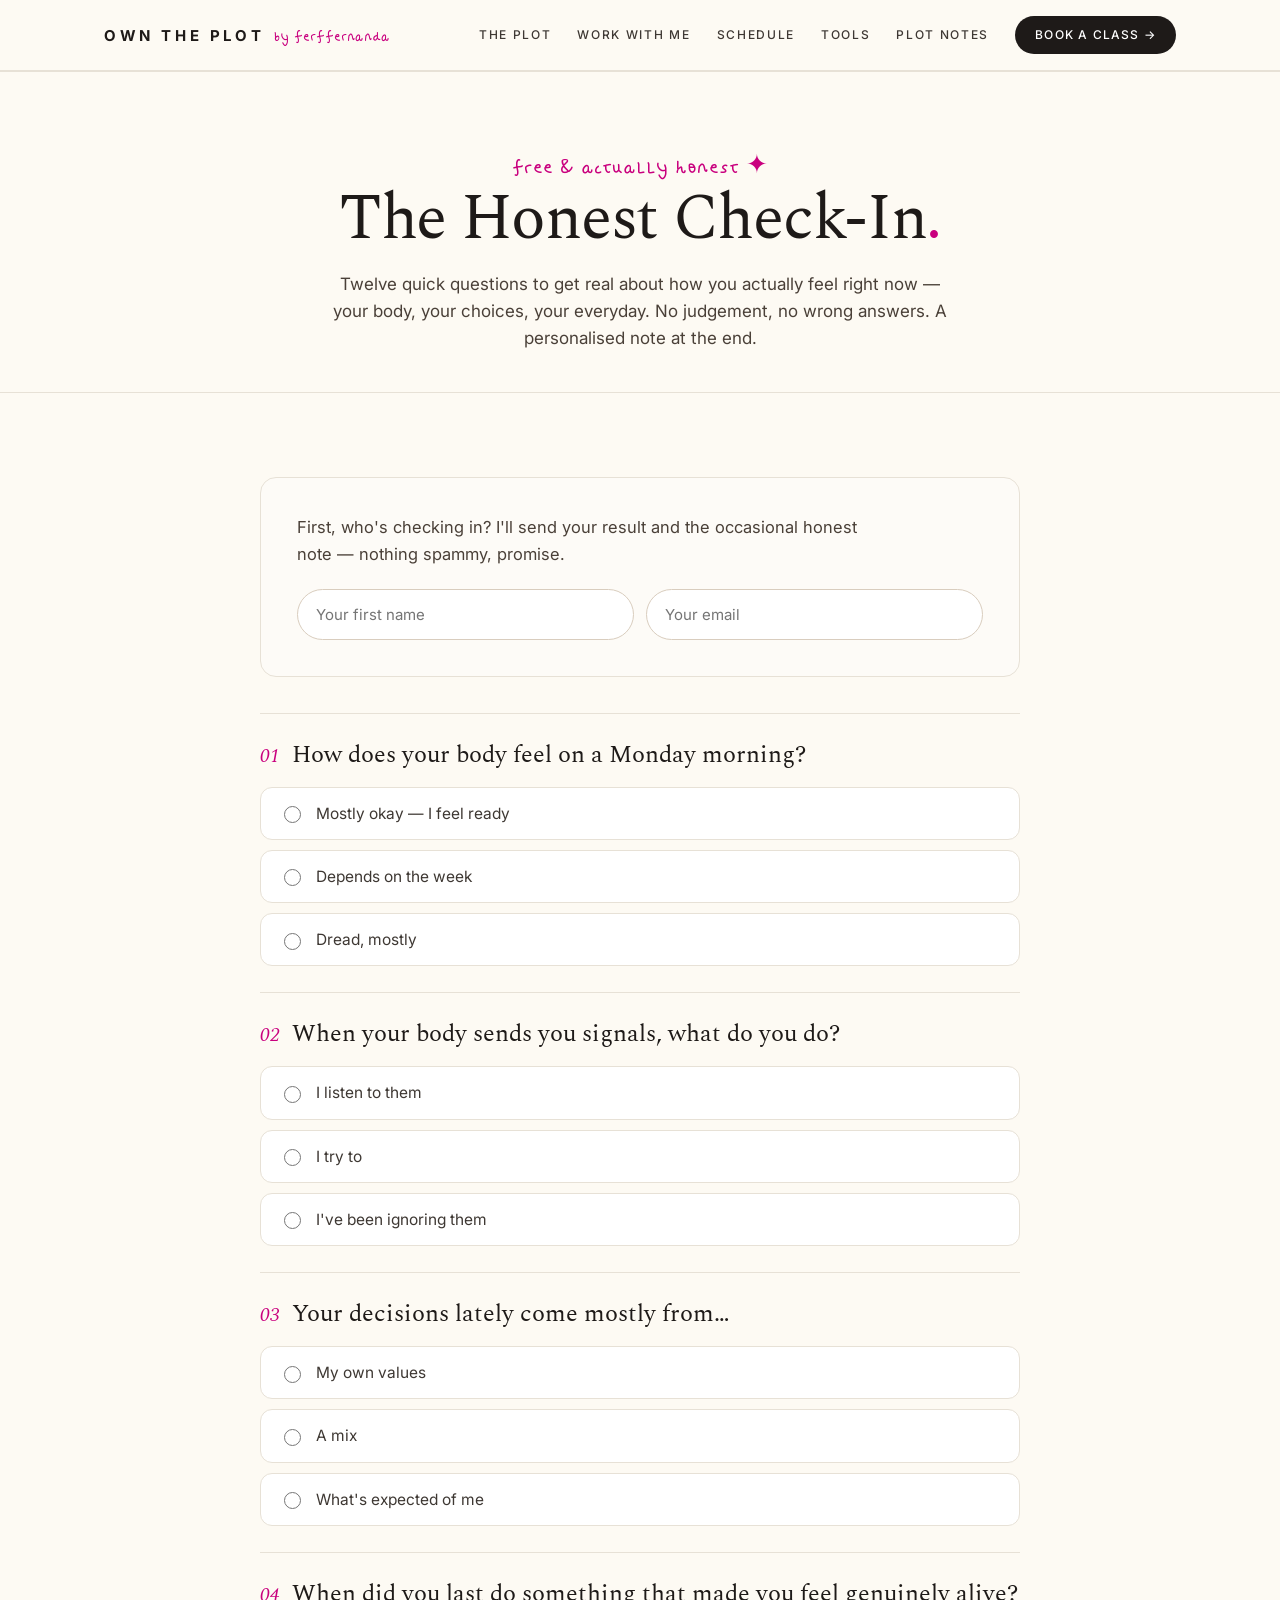
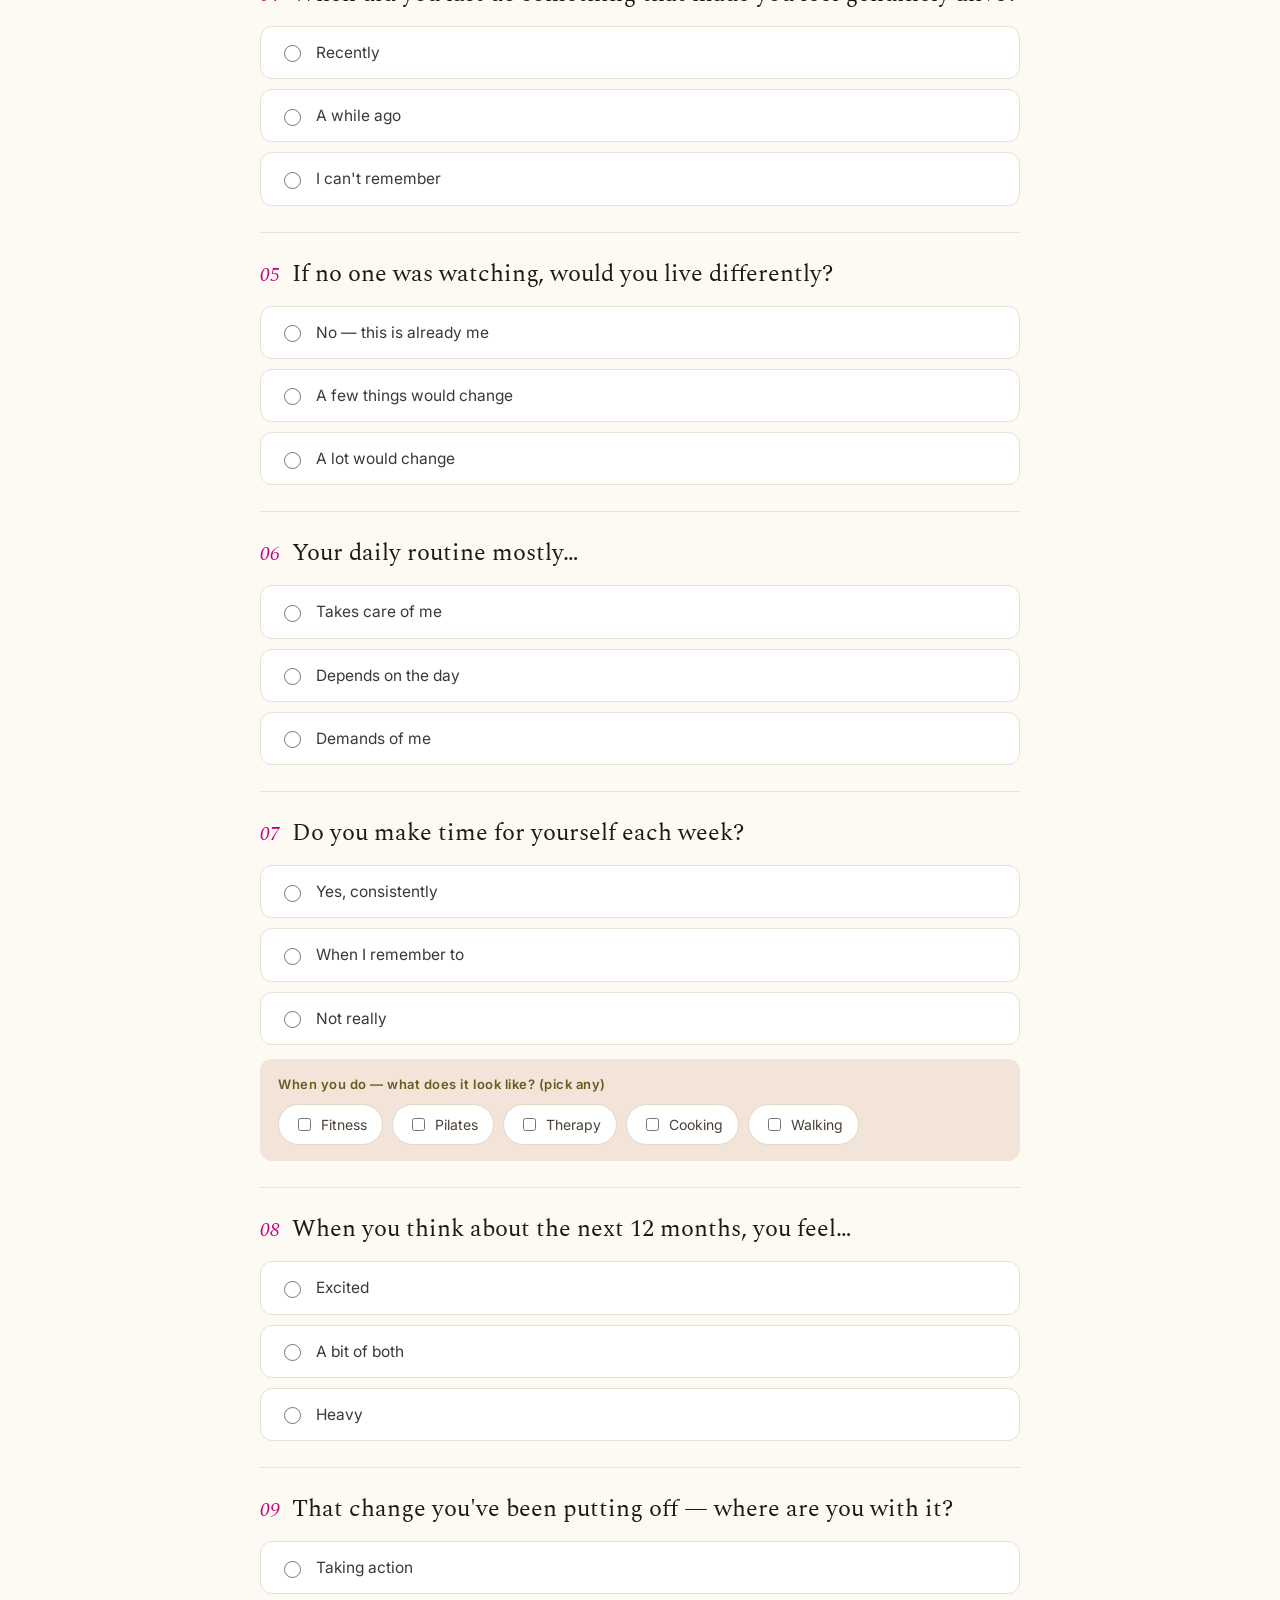
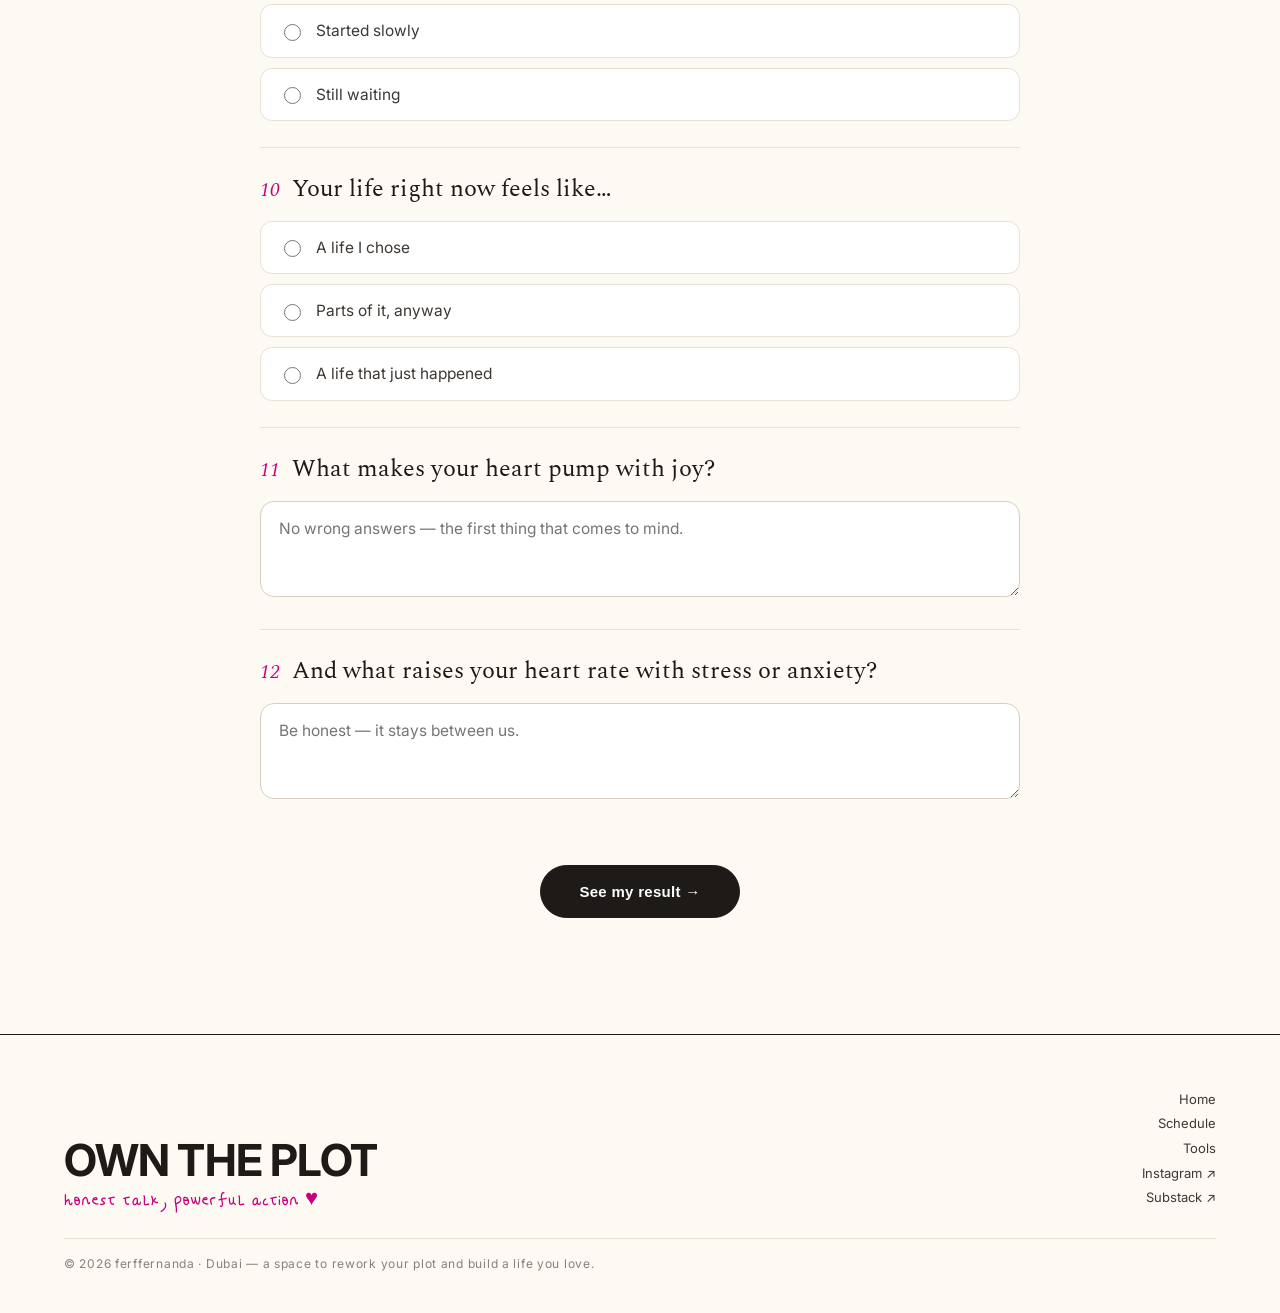
==== check-in.html @ 4aa3c2e7 "Add files via upload" ====
<!doctype html>
<html lang="en">
<head>
<meta charset="utf-8">
<meta name="viewport" content="width=device-width, initial-scale=1">
<title>The Honest Check-In — Own the Plot</title>
<meta name="description" content="A free, 12-question check-in to get honest about how you actually feel — your body, your choices, your everyday — with a personalised note at the end.">
<link rel="preconnect" href="https://fonts.googleapis.com">
<link rel="preconnect" href="https://fonts.gstatic.com" crossorigin>
<link rel="stylesheet" href="https://fonts.googleapis.com/css2?family=Inter:wght@400;500;600;700&family=Spectral:ital,wght@0,300;0,400;0,500;0,600;1,300;1,400&family=Caveat:wght@400;600;700&display=swap">
<link rel="icon" href="favicon.svg" type="image/svg+xml">
<link rel="icon" type="image/png" sizes="32x32" href="favicon-32.png">
<link rel="apple-touch-icon" href="favicon-180.png">
<link rel="stylesheet" href="styles.css">
</head>
<body>

<!-- HEADER -->
<header class="site-header">
  <nav class="nav">
    <a class="brand" href="index.html">
      <span class="mark">Own the Plot</span>
      <span class="by">by ferffernanda</span>
    </a>
    <input type="checkbox" id="navtoggle" class="nav-toggle">
    <div class="nav-links">
      <a href="index.html#talk">The plot</a>
      <a href="index.html#work">Work with me</a>
      <a href="schedule.html">Schedule</a>
      <a href="tools.html">Tools</a>
      <a href="https://ferffernanda.substack.com" target="_blank" rel="noopener">Plot Notes</a>
      <a class="cta" href="schedule.html">Book a class →</a>
    </div>
    <label for="navtoggle" class="nav-toggle-label" aria-label="Menu"><span></span><span></span><span></span></label>
  </nav>
</header>

<!-- PAGE HERO -->
<section class="page-hero">
  <div class="wrap">
    <div class="script" style="font-size:26px;margin-bottom:8px">free &amp; actually honest ✦</div>
    <div class="display">The Honest Check-In<span class="pink">.</span></div>
    <p>Twelve quick questions to get real about how you actually feel right now — your body, your choices, your everyday. No judgement, no wrong answers. A personalised note at the end.</p>
  </div>
</section>

<!-- QUIZ -->
<section class="section">
  <div class="wrap">
    <div class="checkin">

      <!-- QUESTIONS + LEAD CAPTURE (one Netlify form) -->
      <form id="checkinForm" name="honest-check-in" method="POST" data-netlify="true" netlify-honeypot="bot-field" data-otp>
        <input type="hidden" name="form-name" value="honest-check-in">
        <input type="hidden" name="result" id="resultField" value="">
        <p style="display:none"><label>Don't fill this: <input name="bot-field"></label></p>

        <div class="ci-start">
          <p class="lead">First, who's checking in? I'll send your result and the occasional honest note — nothing spammy, promise.</p>
          <div class="ci-fields">
            <input type="text" name="name" placeholder="Your first name" aria-label="Your first name" required>
            <input type="email" name="email" placeholder="Your email" aria-label="Your email" required>
          </div>
        </div>

        <!-- Q1 -->
        <div class="q">
          <div class="qrow"><span class="qnum">01</span><span class="qtext">How does your body feel on a Monday morning?</span></div>
          <div class="opts">
            <label class="opt"><input type="radio" name="q1" value="Mostly okay" data-score="2" required> Mostly okay — I feel ready</label>
            <label class="opt"><input type="radio" name="q1" value="Depends on the week" data-score="1"> Depends on the week</label>
            <label class="opt"><input type="radio" name="q1" value="Dread, mostly" data-score="0"> Dread, mostly</label>
          </div>
        </div>

        <!-- Q2 -->
        <div class="q">
          <div class="qrow"><span class="qnum">02</span><span class="qtext">When your body sends you signals, what do you do?</span></div>
          <div class="opts">
            <label class="opt"><input type="radio" name="q2" value="I listen to them" data-score="2"> I listen to them</label>
            <label class="opt"><input type="radio" name="q2" value="I try to" data-score="1"> I try to</label>
            <label class="opt"><input type="radio" name="q2" value="I've been ignoring them" data-score="0"> I've been ignoring them</label>
          </div>
        </div>

        <!-- Q3 -->
        <div class="q">
          <div class="qrow"><span class="qnum">03</span><span class="qtext">Your decisions lately come mostly from…</span></div>
          <div class="opts">
            <label class="opt"><input type="radio" name="q3" value="My own values" data-score="2"> My own values</label>
            <label class="opt"><input type="radio" name="q3" value="A mix" data-score="1"> A mix</label>
            <label class="opt"><input type="radio" name="q3" value="What's expected of me" data-score="0"> What's expected of me</label>
          </div>
        </div>

        <!-- Q4 -->
        <div class="q">
          <div class="qrow"><span class="qnum">04</span><span class="qtext">When did you last do something that made you feel genuinely alive?</span></div>
          <div class="opts">
            <label class="opt"><input type="radio" name="q4" value="Recently" data-score="2"> Recently</label>
            <label class="opt"><input type="radio" name="q4" value="A while ago" data-score="1"> A while ago</label>
            <label class="opt"><input type="radio" name="q4" value="I can't remember" data-score="0"> I can't remember</label>
          </div>
        </div>

        <!-- Q5 -->
        <div class="q">
          <div class="qrow"><span class="qnum">05</span><span class="qtext">If no one was watching, would you live differently?</span></div>
          <div class="opts">
            <label class="opt"><input type="radio" name="q5" value="No, this is me" data-score="2"> No — this is already me</label>
            <label class="opt"><input type="radio" name="q5" value="A few things would change" data-score="1"> A few things would change</label>
            <label class="opt"><input type="radio" name="q5" value="A lot would change" data-score="0"> A lot would change</label>
          </div>
        </div>

        <!-- Q6 -->
        <div class="q">
          <div class="qrow"><span class="qnum">06</span><span class="qtext">Your daily routine mostly…</span></div>
          <div class="opts">
            <label class="opt"><input type="radio" name="q6" value="Takes care of me" data-score="2"> Takes care of me</label>
            <label class="opt"><input type="radio" name="q6" value="Depends" data-score="1"> Depends on the day</label>
            <label class="opt"><input type="radio" name="q6" value="Demands of me" data-score="0"> Demands of me</label>
          </div>
        </div>

        <!-- Q7 -->
        <div class="q">
          <div class="qrow"><span class="qnum">07</span><span class="qtext">Do you make time for yourself each week?</span></div>
          <div class="opts">
            <label class="opt"><input type="radio" name="q7" value="Yes, consistently" data-score="2"> Yes, consistently</label>
            <label class="opt"><input type="radio" name="q7" value="When I remember to" data-score="1"> When I remember to</label>
            <label class="opt"><input type="radio" name="q7" value="Not really" data-score="0"> Not really</label>
          </div>
          <div class="followup">
            <div class="fl">When you do — what does it look like? (pick any)</div>
            <div class="chips-pick">
              <label class="chip-pick"><input type="checkbox" name="activities" value="Fitness"> Fitness</label>
              <label class="chip-pick"><input type="checkbox" name="activities" value="Pilates"> Pilates</label>
              <label class="chip-pick"><input type="checkbox" name="activities" value="Therapy"> Therapy</label>
              <label class="chip-pick"><input type="checkbox" name="activities" value="Cooking"> Cooking</label>
              <label class="chip-pick"><input type="checkbox" name="activities" value="Walking"> Walking</label>
            </div>
          </div>
        </div>

        <!-- Q8 -->
        <div class="q">
          <div class="qrow"><span class="qnum">08</span><span class="qtext">When you think about the next 12 months, you feel…</span></div>
          <div class="opts">
            <label class="opt"><input type="radio" name="q8" value="Excited" data-score="2"> Excited</label>
            <label class="opt"><input type="radio" name="q8" value="A bit of both" data-score="1"> A bit of both</label>
            <label class="opt"><input type="radio" name="q8" value="Heavy" data-score="0"> Heavy</label>
          </div>
        </div>

        <!-- Q9 -->
        <div class="q">
          <div class="qrow"><span class="qnum">09</span><span class="qtext">That change you've been putting off — where are you with it?</span></div>
          <div class="opts">
            <label class="opt"><input type="radio" name="q9" value="Taking action" data-score="2"> Taking action</label>
            <label class="opt"><input type="radio" name="q9" value="Started slowly" data-score="1"> Started slowly</label>
            <label class="opt"><input type="radio" name="q9" value="Still waiting" data-score="0"> Still waiting</label>
          </div>
        </div>

        <!-- Q10 -->
        <div class="q">
          <div class="qrow"><span class="qnum">10</span><span class="qtext">Your life right now feels like…</span></div>
          <div class="opts">
            <label class="opt"><input type="radio" name="q10" value="I chose this" data-score="2"> A life I chose</label>
            <label class="opt"><input type="radio" name="q10" value="Parts of it" data-score="1"> Parts of it, anyway</label>
            <label class="opt"><input type="radio" name="q10" value="It just happened" data-score="0"> A life that just happened</label>
          </div>
        </div>

        <!-- Q11 -->
        <div class="q">
          <div class="qrow"><span class="qnum">11</span><span class="qtext">What makes your heart pump with joy?</span></div>
          <textarea name="joy" placeholder="No wrong answers — the first thing that comes to mind."></textarea>
        </div>

        <!-- Q12 -->
        <div class="q">
          <div class="qrow"><span class="qnum">12</span><span class="qtext">And what raises your heart rate with stress or anxiety?</span></div>
          <textarea name="anxiety" placeholder="Be honest — it stays between us."></textarea>
        </div>

        <div class="ci-submit">
          <button type="submit" class="pill-dark" style="font-size:15px;padding:17px 38px">See my result →</button>
          <div class="ci-error" id="ciError"></div>
        </div>
      </form>

      <!-- RESULT -->
      <div class="ci-result" id="ciResult">
        <div class="tier-meter" id="tierMeter"><span></span><span></span><span></span></div>
        <div class="tier-kicker" id="tierKicker"></div>
        <div class="tier-title" id="tierTitle"></div>
        <div class="tier-body" id="tierBody"></div>
        <div class="tier-actions">
          <a class="pill-dark" href="https://instagram.com/ferffernanda" target="_blank" rel="noopener">DM me on Instagram →</a>
          <a class="pill-out" href="schedule.html">Move with me →</a>
        </div>
        <p class="form-fine" style="margin-top:26px">Your result is on its way to your inbox too. ♥</p>
      </div>

    </div>
  </div>
</section>

<!-- FOOTER -->
<footer class="site-footer">
  <div class="footer-top">
    <div class="footer-brand">
      <div class="big">Own the Plot</div>
      <div class="script">honest talk, powerful action ♥</div>
    </div>
    <div class="footer-links">
      <a href="index.html">Home</a>
      <a href="schedule.html">Schedule</a>
      <a href="tools.html">Tools</a>
      <a href="https://instagram.com/ferffernanda" target="_blank" rel="noopener">Instagram ↗</a>
      <a href="https://ferffernanda.substack.com" target="_blank" rel="noopener">Substack ↗</a>
    </div>
  </div>
  <div class="footer-fine">© 2026 ferffernanda · Dubai — a space to rework your plot and build a life you love.</div>
</footer>

<script>
(function(){
  var form=document.getElementById('checkinForm');
  var errorEl=document.getElementById('ciError');
  var TIERS={
    aligned:{
      kicker:'mostly aligned ✦',
      title:"You're more aligned than you think.",
      body:"Look at you. Most of your life already fits — your body, your choices, your time. That's not luck, it's you paying attention. The work now isn't a big overhaul; it's getting specific. Name the one or two things that still feel off and actually move on them. Don't let “pretty good” quietly talk you out of “really good.”",
      meter:3
    },
    crossroads:{
      kicker:'at the crossroads ✦',
      title:"You're standing at a crossroads.",
      body:"Some parts of your life fit like they're yours. Others feel borrowed. That mix is normal — and it usually means you're between two versions of your life, not stuck at zero. This is the moment to choose a direction on purpose, instead of letting the week choose for you. You don't need the whole map. You need the next honest step.",
      meter:2
    },
    moment:{
      kicker:'this is the moment ✦',
      title:"This is your moment.",
      body:"Okay — real talk. A lot of this isn't feeling like yours right now, and some part of you knew that before the quiz. That's not a verdict, it's a starting line. You don't need a five-year plan or anyone's permission. You need one small, honest move this week that reminds you you're allowed to want more. Start there. I've got you.",
      meter:1
    }
  };

  function scoreAndTier(){
    var total=0;
    for(var i=1;i<=10;i++){
      var sel=form.querySelector('input[name="q'+i+'"]:checked');
      if(sel) total+=parseInt(sel.getAttribute('data-score'),10);
    }
    var key = total>=14 ? 'aligned' : (total>=7 ? 'crossroads' : 'moment');
    return key;
  }

  function allAnswered(){
    for(var i=1;i<=10;i++){
      if(!form.querySelector('input[name="q'+i+'"]:checked')) return i;
    }
    return 0;
  }

  function showResult(key){
    var t=TIERS[key];
    document.getElementById('tierKicker').textContent=t.kicker;
    document.getElementById('tierTitle').textContent=t.title;
    document.getElementById('tierBody').textContent=t.body;
    var dots=document.querySelectorAll('#tierMeter span');
    dots.forEach(function(d,idx){ d.classList.toggle('on', idx < t.meter); });
    form.style.display='none';
    var r=document.getElementById('ciResult');
    r.style.display='block';
    r.scrollIntoView({behavior:'smooth',block:'start'});
  }

  form.addEventListener('submit',function(e){
    e.preventDefault();
    errorEl.textContent='';
    var name=form.querySelector('input[name="name"]').value.trim();
    var email=form.querySelector('input[name="email"]').value.trim();
    if(!name||!email){ errorEl.textContent='Pop your name and email in up top first ♥'; form.querySelector('.ci-start').scrollIntoView({behavior:'smooth',block:'center'}); return; }
    var missing=allAnswered();
    if(missing){ errorEl.textContent='Just question '+missing+' left — then you’re done.'; var q=form.querySelectorAll('.q')[missing-1]; if(q) q.scrollIntoView({behavior:'smooth',block:'center'}); return; }

    var key=scoreAndTier();
    document.getElementById('resultField').value=TIERS[key].title;

    var btn=form.querySelector('button[type=submit]'); if(btn){btn.textContent='One sec…';btn.disabled=true;}
    fetch('/',{method:'POST',headers:{'Content-Type':'application/x-www-form-urlencoded'},body:new URLSearchParams(new FormData(form)).toString()})
      .then(function(){ showResult(key); })
      .catch(function(){ showResult(key); }); // show result regardless; lead is best-effort
  });
})();
</script>
</body>
</html>
---- styles.css ----
/* ============================================================
   OWN THE PLOT — ferffernanda
   Shared responsive stylesheet
   ------------------------------------------------------------
   FONT NOTE: Inter is a stand-in for TT Norms, and Caveat is a
   stand-in for "Ferffernanda Notes". When you have the real font
   files, drop them in /fonts and uncomment the @font-face blocks
   below, then change --font-sans / --font-script.
   ============================================================ */

@font-face{
  font-family:'Ferffernanda Notes';
  src:url('fonts/FerffernandaNotes-Regular.ttf') format('truetype');
  font-weight:400; font-style:normal; font-display:swap;
}
@font-face{
  font-family:'Ferffernanda Notes';
  src:url('fonts/FerffernandaNotes-Bold.ttf') format('truetype');
  font-weight:700; font-style:normal; font-display:swap;
}
/* TT Norms (paid) — drop the files in /fonts and uncomment to replace Inter:
@font-face{ font-family:'TT Norms'; src:url('fonts/TTNorms-Regular.woff2') format('woff2'); font-weight:400; font-display:swap; }
*/

:root{
  --ink:#1E1A18;
  --paper:#FDFBF7;
  --cream:#FDFAF3;
  --pink:#C9007E;
  --soft-pink:#F3C6DF;
  --blush:#F7E3EC;
  --sand:#F2E4D8;
  --support:#3E3833;
  --muted:#8A8078;
  --line:#E7E1D6;
  --mauve:#C9A9BC;

  --font-sans:'Inter','Helvetica Neue',Arial,sans-serif;
  --font-serif:'Spectral',Georgia,serif;
  --font-script:'Ferffernanda Notes','Caveat',cursive;

  --wrap:1200px;
  --gutter:clamp(20px,5vw,64px);
}

*{box-sizing:border-box;}
html{scroll-behavior:smooth;}
body{
  margin:0;
  font-family:var(--font-sans);
  background:var(--cream);
  color:var(--ink);
  -webkit-font-smoothing:antialiased;
  line-height:1.5;
}
img{max-width:100%;display:block;}
a{color:inherit;text-decoration:none;}

/* ---------- helpers ---------- */
.serif{font-family:var(--font-serif);font-weight:400;}
.it{font-style:italic;}
.script{font-family:var(--font-script);color:var(--pink);line-height:1.05;}
.eyebrow{
  font-size:12px;font-weight:600;letter-spacing:.22em;
  text-transform:uppercase;color:#9A8B7A;
}
.pink{color:var(--pink);}
.wrap{max-width:var(--wrap);margin:0 auto;padding-left:var(--gutter);padding-right:var(--gutter);}

.pill-dark,.pill-out{
  display:inline-flex;align-items:center;gap:.4em;
  font-size:14px;font-weight:600;letter-spacing:.02em;
  padding:15px 30px;border-radius:100px;cursor:pointer;
  transition:transform .15s ease,opacity .15s ease;
}
.pill-dark{background:var(--ink);color:#fff;border:1px solid var(--ink);}
.pill-out{background:transparent;color:var(--ink);border:1px solid var(--ink);}
.pill-dark:hover,.pill-out:hover{transform:translateY(-2px);}
.pill-pink{background:var(--pink);color:#fff;border:1px solid var(--pink);}

/* ---------- header / nav ---------- */
.site-header{
  position:sticky;top:0;z-index:50;
  background:rgba(253,250,243,.92);
  backdrop-filter:saturate(1.1) blur(8px);
  border-bottom:1px solid var(--line);
}
.nav{
  max-width:var(--wrap);margin:0 auto;
  padding:16px var(--gutter);
  display:flex;align-items:center;justify-content:space-between;gap:16px;
}
.brand{display:flex;align-items:baseline;gap:10px;}
.brand .mark{font-size:15px;font-weight:700;letter-spacing:.24em;text-transform:uppercase;}
.brand .by{font-family:var(--font-script);font-size:18px;color:var(--pink);}
.nav-links{display:flex;align-items:center;gap:26px;}
.nav-links a{font-size:12px;font-weight:500;letter-spacing:.14em;text-transform:uppercase;color:var(--support);}
.nav-links a.cta{padding:10px 20px;border-radius:100px;background:var(--ink);color:#fff;letter-spacing:.1em;}
.nav-toggle,.nav-toggle-label{display:none;}

/* ---------- generic section ---------- */
.section{padding:clamp(56px,8vw,84px) 0;border-top:1px solid var(--line);}
.section-pink{background:var(--blush);}
.section-paper{background:var(--paper);}
.section-sand{background:var(--sand);}
.section-head{
  display:flex;align-items:flex-end;justify-content:space-between;gap:20px;
  margin-bottom:34px;flex-wrap:wrap;
}
.section-head .line{width:64px;height:1px;background:var(--mauve);}
h1,h2,h3{margin:0;}
.display{
  font-family:var(--font-serif);font-weight:400;
  line-height:1.02;letter-spacing:-.02em;
}

/* ---------- hero ---------- */
.hero{
  display:grid;grid-template-columns:1.05fr .95fr;
  min-height:min(560px,80vh);border-top:1px solid var(--line);
}
.hero-copy{padding:clamp(48px,6vw,70px) var(--gutter);display:flex;flex-direction:column;justify-content:center;}
.hero-copy h1{font-family:var(--font-serif);font-size:clamp(40px,6vw,74px);font-weight:400;line-height:1.0;letter-spacing:-.02em;}
.hero-copy p{margin:24px 0 0;font-size:clamp(16px,2vw,18px);line-height:1.6;color:#4A4038;max-width:46ch;}
.hero-actions{display:flex;gap:14px;margin-top:32px;flex-wrap:wrap;}
.hero-img{position:relative;overflow:hidden;min-height:320px;}
.hero-img img{position:absolute;inset:0;width:100%;height:100%;object-fit:cover;object-position:50% 20%;}
.sparkle-row{display:flex;align-items:center;gap:11px;margin-bottom:22px;}
.float-ill{position:absolute;z-index:2;filter:drop-shadow(0 1px 6px rgba(0,0,0,.25));}
.ill-accent{vertical-align:middle;}

/* ---------- four corners ---------- */
.corners{display:grid;grid-template-columns:repeat(4,1fr);gap:22px;}
.corner img{width:100%;height:360px;object-fit:cover;border-radius:2px;}
.corner .num{font-family:var(--font-serif);font-style:italic;font-size:20px;color:var(--pink);}
.corner .ctitle{font-family:var(--font-serif);font-size:23px;}
.corner .row{display:flex;align-items:baseline;gap:10px;margin:16px 0 8px;}
.corner p{margin:0 0 12px;font-size:14px;line-height:1.55;color:#4A4038;}

/* ---------- mountain overlay band ---------- */
.band{position:relative;min-height:min(560px,80vh);overflow:hidden;border-top:1px solid var(--line);display:flex;align-items:center;}
.band img{position:absolute;inset:0;width:100%;height:100%;object-fit:cover;object-position:50% 58%;}
.band .scrim{position:absolute;inset:0;background:linear-gradient(90deg,rgba(30,26,24,.66) 0%,rgba(30,26,24,.44) 46%,rgba(30,26,24,.14) 100%);}
.band .band-copy{position:relative;padding:clamp(48px,7vw,80px) var(--gutter);max-width:760px;}
.band .band-copy .script{color:var(--soft-pink);font-size:clamp(22px,3vw,27px);transform:rotate(-3deg);margin-bottom:20px;}
.band .band-copy .lead{font-family:var(--font-serif);font-style:italic;font-size:clamp(20px,3vw,27px);line-height:1.35;color:var(--paper);max-width:44ch;text-shadow:0 1px 14px rgba(0,0,0,.28);margin:0 0 24px;}
.band .band-copy .big{font-family:var(--font-serif);font-size:clamp(40px,6vw,64px);line-height:1.0;letter-spacing:-.02em;color:#fff;text-shadow:0 2px 18px rgba(0,0,0,.3);}

/* ---------- for you if ---------- */
.center-head{text-align:center;max-width:820px;margin:0 auto;}
.center-head .display{font-size:clamp(30px,5vw,46px);}
.foryou{max-width:1080px;margin:38px auto 0;display:grid;grid-template-columns:repeat(3,1fr);gap:14px 48px;}
.foryou .item{display:flex;gap:14px;padding:18px 0;border-top:1px solid var(--line);}
.foryou .item span.h{color:var(--pink);font-size:16px;}
.foryou .item span.t{font-size:16px;line-height:1.5;color:var(--support);}

/* ---------- work with me ---------- */
.cards4{display:grid;grid-template-columns:repeat(4,1fr);gap:20px;}
.wcard{border:1px solid var(--pink);border-radius:12px;padding:30px 26px 28px;display:flex;flex-direction:column;min-height:220px;background:var(--paper);}
.wcard.dark{background:var(--ink);border-color:var(--ink);}
.wcard h3{font-family:var(--font-serif);font-size:24px;margin-bottom:10px;}
.wcard.dark h3{color:var(--paper);}
.wcard p{margin:0 0 18px;font-size:14px;line-height:1.55;color:#4A4038;}
.wcard.dark p{color:#D8D2CC;}
.wcard .go{margin-top:auto;font-size:12px;font-weight:700;letter-spacing:.14em;text-transform:uppercase;color:var(--ink);}
.wcard.dark .go{color:var(--soft-pink);}

/* ---------- about ---------- */
.about{display:grid;grid-template-columns:.9fr 1.1fr;gap:56px;align-items:center;}
.about .photo{position:relative;}
.about .photo img{width:100%;height:min(640px,70vh);object-fit:cover;object-position:50% 14%;border-radius:2px;}
.about .photo .note{position:absolute;bottom:-14px;right:-10px;font-family:var(--font-script);font-size:24px;color:var(--pink);background:var(--paper);padding:4px 14px;border-radius:100px;transform:rotate(-3deg);}
.about h2{font-family:var(--font-serif);font-size:clamp(34px,4vw,48px);font-weight:400;line-height:1.02;letter-spacing:-.02em;margin-bottom:20px;}
.about p{margin:0 0 16px;font-size:16.5px;line-height:1.7;color:#4A4038;max-width:56ch;}
.pills{display:flex;flex-wrap:wrap;gap:10px;margin-top:22px;}
.pills span{font-size:12.5px;padding:8px 16px;border-radius:100px;border:1px solid #E0D7C9;color:#4A4038;}

/* ---------- freebie ---------- */
.freebie{display:grid;grid-template-columns:1.4fr .6fr;gap:40px;align-items:center;}
.freebie .display{font-size:clamp(34px,5vw,52px);}
.freebie p{margin:20px 0 0;max-width:54ch;font-size:16.5px;line-height:1.6;color:#4A4038;}
.polaroid{background:var(--paper);padding:12px 12px 40px;border-radius:3px;box-shadow:0 14px 30px rgba(30,26,24,.14);transform:rotate(4deg);max-width:320px;margin:0 auto;}
.polaroid img{width:100%;height:400px;object-fit:cover;object-position:50% 45%;}
.polaroid .cap{font-family:var(--font-script);text-align:center;font-size:22px;color:var(--ink);margin-top:10px;line-height:1.15;}

/* ---------- notes / newsletter ---------- */
.notes{display:grid;grid-template-columns:1fr 1fr;gap:40px;align-items:center;}
.notes .display{font-size:clamp(32px,4vw,48px);}
.subscribe-form{display:flex;gap:10px;flex-wrap:wrap;margin-top:8px;}
.subscribe-form input[type=email]{flex:1;min-width:200px;font-size:15px;padding:15px 18px;border:1px solid #D9CDBE;border-radius:100px;background:#fff;color:var(--ink);font-family:var(--font-sans);}
.form-fine{margin:12px 0 0;font-size:12.5px;color:#4A4038;opacity:.9;}

/* ---------- footer ---------- */
.site-footer{padding:52px var(--gutter) 40px;border-top:1.5px solid var(--ink);background:var(--cream);}
.footer-top{max-width:var(--wrap);margin:0 auto;display:flex;justify-content:space-between;align-items:flex-end;gap:24px;flex-wrap:wrap;}
.footer-brand .big{font-size:clamp(30px,4vw,44px);font-weight:700;letter-spacing:-.02em;line-height:.9;text-transform:uppercase;}
.footer-brand .script{font-size:22px;margin-top:6px;}
.footer-links{text-align:right;font-size:13px;color:var(--support);line-height:1.9;}
.footer-links a{display:block;}
.footer-fine{max-width:var(--wrap);margin:28px auto 0;padding-top:16px;border-top:1px solid var(--line);font-size:12px;letter-spacing:.06em;color:var(--muted);}

/* ---------- schedule page ---------- */
.studio-grid{display:grid;grid-template-columns:repeat(3,1fr);gap:22px;}
.studio{border:1px solid var(--line);border-radius:14px;overflow:hidden;background:var(--paper);display:flex;flex-direction:column;}
.studio .body{padding:26px 24px 24px;display:flex;flex-direction:column;flex:1;}
.studio h3{font-family:var(--font-serif);font-size:26px;margin-bottom:6px;}
.studio .addr{font-size:13.5px;color:var(--muted);line-height:1.45;margin-bottom:14px;}
.studio .formats{font-size:14px;color:#4A4038;line-height:1.55;margin:0 0 20px;}
.studio .book{margin-top:auto;}
.offer-grid{display:grid;grid-template-columns:repeat(3,1fr);gap:22px;margin-top:22px;}
.offer{border:1px solid var(--pink);border-radius:14px;padding:28px 26px;background:var(--paper);display:flex;flex-direction:column;}
.offer.dark{background:var(--ink);border-color:var(--ink);}
.offer h3{font-family:var(--font-serif);font-size:23px;margin-bottom:8px;}
.offer.dark h3{color:var(--paper);}
.offer p{font-size:14px;line-height:1.55;color:#4A4038;margin:0 0 18px;}
.offer.dark p{color:#D8D2CC;}
.offer .book{margin-top:auto;}
.waitlist{background:var(--blush);border-radius:16px;padding:clamp(28px,4vw,44px);margin-top:26px;display:grid;grid-template-columns:1.1fr .9fr;gap:34px;align-items:center;}
.waitlist .display{font-size:clamp(28px,4vw,42px);}
.waitlist p{font-size:16px;line-height:1.6;color:#4A4038;margin:14px 0 0;}
.waitlist form{display:flex;flex-direction:column;gap:12px;}
.waitlist input{font-size:15px;padding:15px 18px;border:1px solid #E2A9CE;border-radius:100px;background:#fff;color:var(--ink);font-family:var(--font-sans);}

/* ---------- playful bits ---------- */
.uline{position:relative;display:inline-block;}
.uline svg{position:absolute;left:-2%;width:104%;height:14px;bottom:-8px;overflow:visible;}
.tag-rot{display:inline-block;transform:rotate(-3deg);}
.doodle{vertical-align:middle;}
.sticker{display:inline-flex;align-items:center;gap:6px;font-family:var(--font-script);color:var(--pink);font-size:20px;background:var(--blush);padding:4px 14px;border-radius:100px;transform:rotate(-2deg);}

/* ---------- feature block (private etc.) ---------- */
.feature{display:grid;grid-template-columns:1fr 1fr;gap:44px;align-items:center;}
.feature .display{font-size:clamp(30px,4.5vw,48px);}
.feature p{font-size:16.5px;line-height:1.7;color:#4A4038;margin:18px 0 0;max-width:52ch;}
.loc-list{list-style:none;padding:0;margin:24px 0 0;display:flex;flex-direction:column;gap:14px;}
.loc-list li{display:flex;gap:12px;align-items:baseline;font-size:16.5px;color:var(--support);line-height:1.5;}
.loc-list li .k{color:var(--pink);font-weight:700;}
.loc-highlight{background:var(--blush);border-radius:16px;padding:22px 24px;margin-top:6px;}
.loc-highlight .tag{font-family:var(--font-script);color:var(--pink);font-size:20px;}
.loc-highlight .big{font-family:var(--font-serif);font-size:22px;margin-top:2px;}
.loc-highlight p{margin:6px 0 0;font-size:15px;}
.feature-actions{display:flex;gap:14px;flex-wrap:wrap;margin-top:28px;}
@media (max-width:960px){.feature{grid-template-columns:1fr;gap:26px;}}

/* ---------- weekly timetable ---------- */
.timetable{margin-top:10px;border-top:1px solid var(--line);}
.day{display:grid;grid-template-columns:190px 1fr;gap:28px;padding:26px 0;border-bottom:1px solid var(--line);}
.day-name{font-family:var(--font-serif);font-size:30px;line-height:1;}
.day-name .sub{display:block;font-size:12.5px;color:var(--muted);font-family:var(--font-sans);margin-top:8px;letter-spacing:.02em;}
.classes{display:flex;flex-direction:column;gap:16px;}
.class-row{display:grid;grid-template-columns:84px 1fr auto auto;gap:16px;align-items:center;}
.class-row .time{font-family:var(--font-serif);font-style:italic;font-size:20px;color:var(--pink);}
.class-row .nm{font-size:16px;font-weight:600;}
.class-row .st{font-size:12.5px;color:var(--muted);margin-top:2px;}
.class-row .bk{font-size:11px;font-weight:700;letter-spacing:.12em;text-transform:uppercase;white-space:nowrap;padding:11px 20px;border:1px solid var(--ink);border-radius:100px;transition:background .15s,color .15s;}
.class-row .bk:hover{background:var(--ink);color:#fff;}
.chip{font-size:10.5px;font-weight:700;letter-spacing:.06em;text-transform:uppercase;padding:5px 12px;border-radius:100px;white-space:nowrap;text-align:center;}
.chip-306{background:#C9E4F5;color:#1f4a5e;}
.chip-vybe{background:#DCCFF2;color:#463a6b;}
.chip-aera{background:#FAEFC0;color:#6b5a1e;}
.legend{display:flex;gap:16px;flex-wrap:wrap;margin:0 0 24px;align-items:center;}
.legend .li{display:flex;align-items:center;gap:7px;font-size:12.5px;color:var(--support);}
.legend .dot{width:12px;height:12px;border-radius:50%;}
.date-tag{display:inline-block;font-size:12px;font-weight:700;letter-spacing:.14em;text-transform:uppercase;color:#fff;background:var(--pink);padding:7px 16px;border-radius:100px;margin-bottom:20px;}
@media (max-width:600px){
  .class-row{grid-template-columns:64px 1fr;gap:6px 10px;}
  .class-row .chip{grid-column:2;justify-self:start;margin-top:2px;}
  .class-row .bk{grid-column:1 / -1;justify-self:start;margin-top:4px;}
}
.day-off{color:var(--muted);font-size:15px;font-style:italic;font-family:var(--font-serif);}
.tt-note{margin:18px 0 0;font-size:13.5px;color:var(--muted);}
@media (max-width:600px){
  .day{grid-template-columns:1fr;gap:12px;}
}

/* ---------- tools page ---------- */
.tools-grid{display:grid;grid-template-columns:1fr 1fr;gap:24px;}
.tool{border:1px solid var(--line);border-radius:16px;padding:clamp(28px,4vw,40px);background:var(--paper);display:flex;flex-direction:column;min-height:240px;}
.tool .eyebrow{margin-bottom:14px;}
.tool h3{font-family:var(--font-serif);font-size:clamp(26px,3vw,34px);margin-bottom:10px;}
.tool p{font-size:16px;line-height:1.6;color:#4A4038;margin:0 0 22px;max-width:44ch;}
.tool .book{margin-top:auto;}

/* ---------- page hero (schedule/tools) ---------- */
.page-hero{padding:clamp(48px,7vw,80px) 0 clamp(28px,4vw,40px);border-top:1px solid var(--line);text-align:center;}
.page-hero .display{font-size:clamp(38px,6vw,64px);}
.page-hero p{max-width:56ch;margin:18px auto 0;font-size:17px;line-height:1.6;color:#4A4038;}

/* ============================================================
   RESPONSIVE
   ============================================================ */
@media (max-width:960px){
  .nav-links{
    position:absolute;top:100%;left:0;right:0;
    flex-direction:column;align-items:flex-start;gap:0;
    background:var(--cream);border-bottom:1px solid var(--line);
    padding:8px var(--gutter) 20px;
    max-height:0;overflow:hidden;transition:max-height .28s ease;
  }
  .nav-links a{padding:14px 0;width:100%;border-bottom:1px solid var(--line);letter-spacing:.12em;}
  .nav-links a.cta{margin-top:14px;text-align:center;border-bottom:none;}
  .nav-toggle-label{
    display:flex;flex-direction:column;gap:5px;cursor:pointer;padding:6px;
  }
  .nav-toggle-label span{width:24px;height:2px;background:var(--ink);transition:.25s;}
  .nav-toggle:checked ~ .nav-links{max-height:400px;}
  .nav-toggle:checked ~ .nav-toggle-label span:nth-child(1){transform:translateY(7px) rotate(45deg);}
  .nav-toggle:checked ~ .nav-toggle-label span:nth-child(2){opacity:0;}
  .nav-toggle:checked ~ .nav-toggle-label span:nth-child(3){transform:translateY(-7px) rotate(-45deg);}

  .hero{grid-template-columns:1fr;}
  .hero-img{min-height:460px;order:-1;}
  .hero-img img{object-position:50% 22%;}
  .corners{grid-template-columns:repeat(2,1fr);}
  .cards4{grid-template-columns:repeat(2,1fr);}
  .foryou{grid-template-columns:repeat(2,1fr);gap:0 32px;}
  .about{grid-template-columns:1fr;gap:32px;}
  .about .photo .note{right:10px;}
  .freebie{grid-template-columns:1fr;gap:28px;}
  .polaroid{margin:0 auto;}
  .notes{grid-template-columns:1fr;gap:20px;}
  .studio-grid{grid-template-columns:repeat(2,1fr);}
  .offer-grid{grid-template-columns:1fr;}
  .waitlist{grid-template-columns:1fr;gap:22px;}
  .tools-grid{grid-template-columns:1fr;}
  .footer-top{flex-direction:column;align-items:flex-start;}
  .footer-links{text-align:left;}
}

@media (max-width:600px){
  .corners{grid-template-columns:1fr;}
  .corner img{height:420px;}
  .cards4{grid-template-columns:1fr;}
  .foryou{grid-template-columns:1fr;}
  .studio-grid{grid-template-columns:1fr;}
  .hero-actions .pill-dark,.hero-actions .pill-out{width:100%;justify-content:center;}
  .section-head{gap:12px;}
}

/* ============================================================
   CHECK-IN PAGE (The Honest Check-In)
   ============================================================ */
.checkin{max-width:760px;margin:0 auto;}
.ci-start{background:var(--paper);border:1px solid var(--line);border-radius:16px;padding:clamp(24px,4vw,36px);margin-bottom:36px;}
.ci-start .lead{font-size:16.5px;line-height:1.65;color:#4A4038;margin:0 0 20px;max-width:58ch;}
.ci-fields{display:flex;gap:12px;flex-wrap:wrap;}
.ci-fields input{flex:1;min-width:200px;font-size:15px;padding:15px 18px;border:1px solid #D9CDBE;border-radius:100px;background:#fff;color:var(--ink);font-family:var(--font-sans);}
.ci-fields input:focus{outline:none;border-color:var(--pink);}

.q{padding:26px 0;border-top:1px solid var(--line);}
.q:first-of-type{border-top:none;}
.q .qrow{display:flex;align-items:baseline;gap:12px;margin-bottom:16px;}
.q .qnum{font-family:var(--font-serif);font-style:italic;font-size:20px;color:var(--pink);flex:none;}
.q .qtext{font-family:var(--font-serif);font-size:clamp(19px,2.6vw,24px);line-height:1.25;}
.opts{display:flex;flex-direction:column;gap:10px;}
label.opt{display:flex;align-items:center;gap:12px;padding:14px 18px;border:1px solid var(--line);border-radius:12px;background:#fff;cursor:pointer;font-size:15.5px;color:var(--support);transition:border-color .15s,background .15s,transform .1s;}
label.opt:hover{border-color:var(--mauve);transform:translateY(-1px);}
label.opt input{accent-color:var(--pink);width:17px;height:17px;flex:none;}
label.opt:has(input:checked){border-color:var(--pink);background:var(--blush);color:var(--ink);font-weight:600;}
.followup{margin:14px 0 0 0;padding:16px 18px;background:var(--sand);border-radius:12px;}
.followup .fl{font-size:13px;font-weight:600;letter-spacing:.04em;color:#6b5a1e;margin-bottom:10px;}
.chips-pick{display:flex;flex-wrap:wrap;gap:9px;}
label.chip-pick{display:inline-flex;align-items:center;gap:7px;padding:9px 15px;border:1px solid #E0D7C9;border-radius:100px;background:#fff;cursor:pointer;font-size:14px;color:#4A4038;transition:all .15s;}
label.chip-pick input{accent-color:var(--pink);}
label.chip-pick:has(input:checked){border-color:var(--pink);background:var(--blush);color:var(--ink);font-weight:600;}
.q textarea{width:100%;font-size:15.5px;padding:15px 18px;border:1px solid #D9CDBE;border-radius:14px;background:#fff;color:var(--ink);font-family:var(--font-sans);line-height:1.55;resize:vertical;min-height:96px;}
.q textarea:focus{outline:none;border-color:var(--pink);}

.ci-submit{margin-top:34px;text-align:center;}
.ci-error{color:var(--pink);font-size:14px;margin-top:14px;min-height:18px;}

/* result */
.ci-result{display:none;text-align:center;max-width:680px;margin:0 auto;}
.ci-result .tier-kicker{font-family:var(--font-script);color:var(--pink);font-size:clamp(24px,3.4vw,32px);margin-bottom:8px;}
.ci-result .tier-title{font-family:var(--font-serif);font-size:clamp(34px,6vw,58px);line-height:1.02;letter-spacing:-.02em;margin-bottom:22px;}
.ci-result .tier-body{font-size:17px;line-height:1.7;color:#4A4038;margin:0 auto 16px;max-width:52ch;}
.ci-result .tier-actions{display:flex;gap:14px;justify-content:center;flex-wrap:wrap;margin-top:30px;}
.ci-result .tier-meter{display:flex;gap:6px;justify-content:center;margin:0 auto 28px;}
.ci-result .tier-meter span{width:42px;height:6px;border-radius:100px;background:var(--line);}
.ci-result .tier-meter span.on{background:var(--pink);}
@media (max-width:600px){
  .ci-result .tier-actions .pill-dark,.ci-result .tier-actions .pill-out{width:100%;justify-content:center;}
}
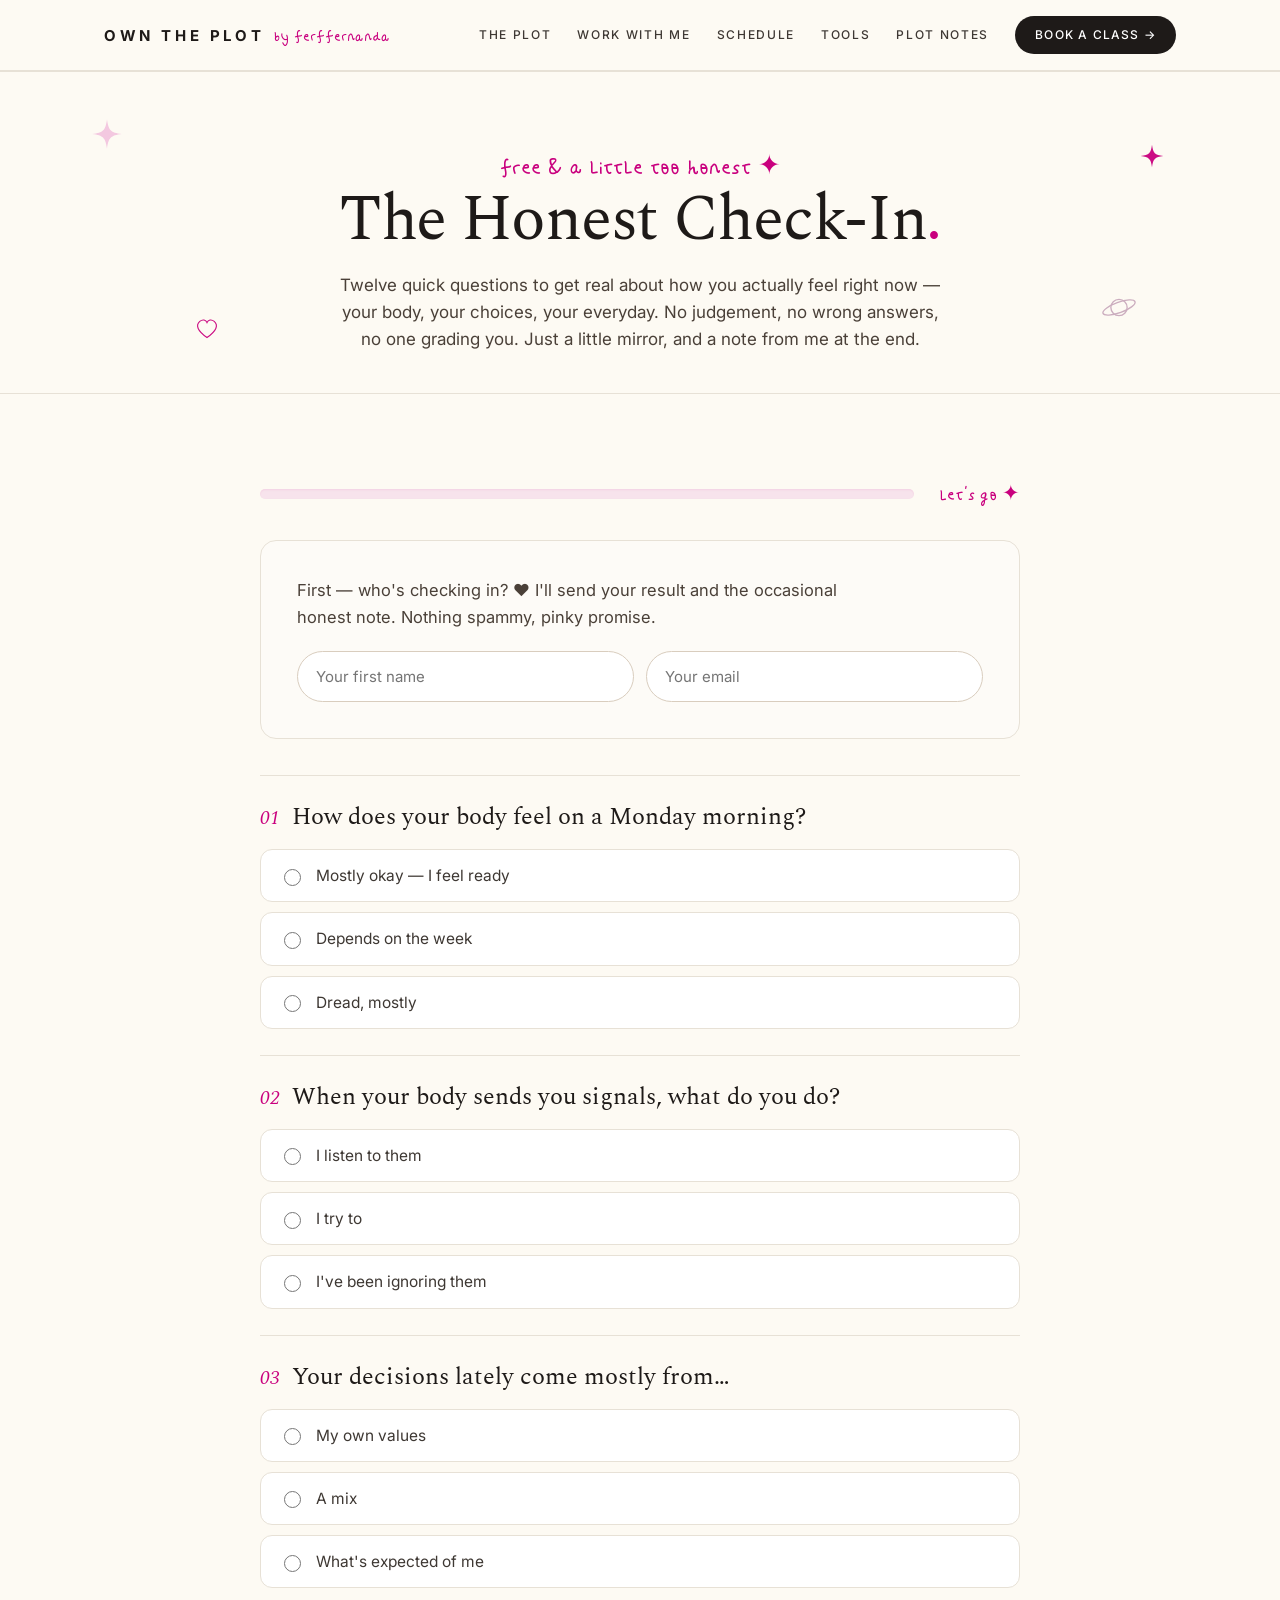
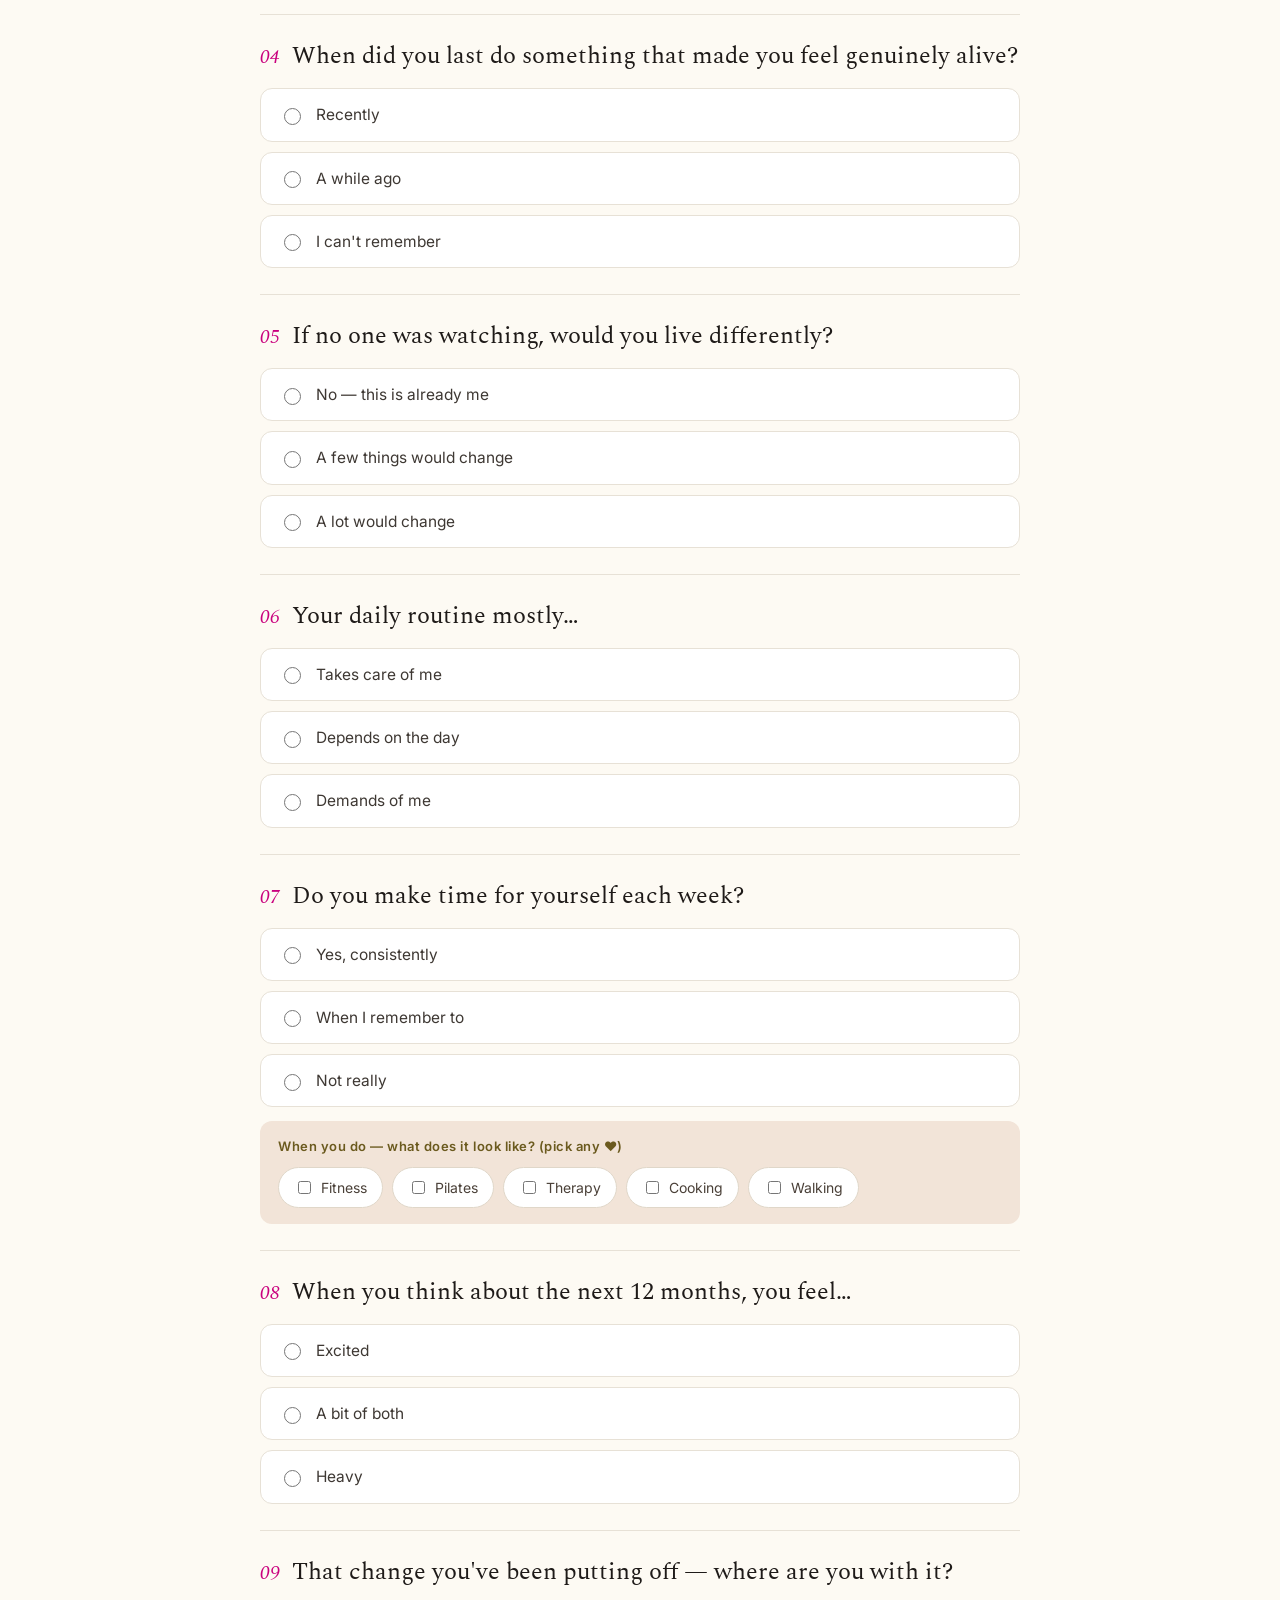
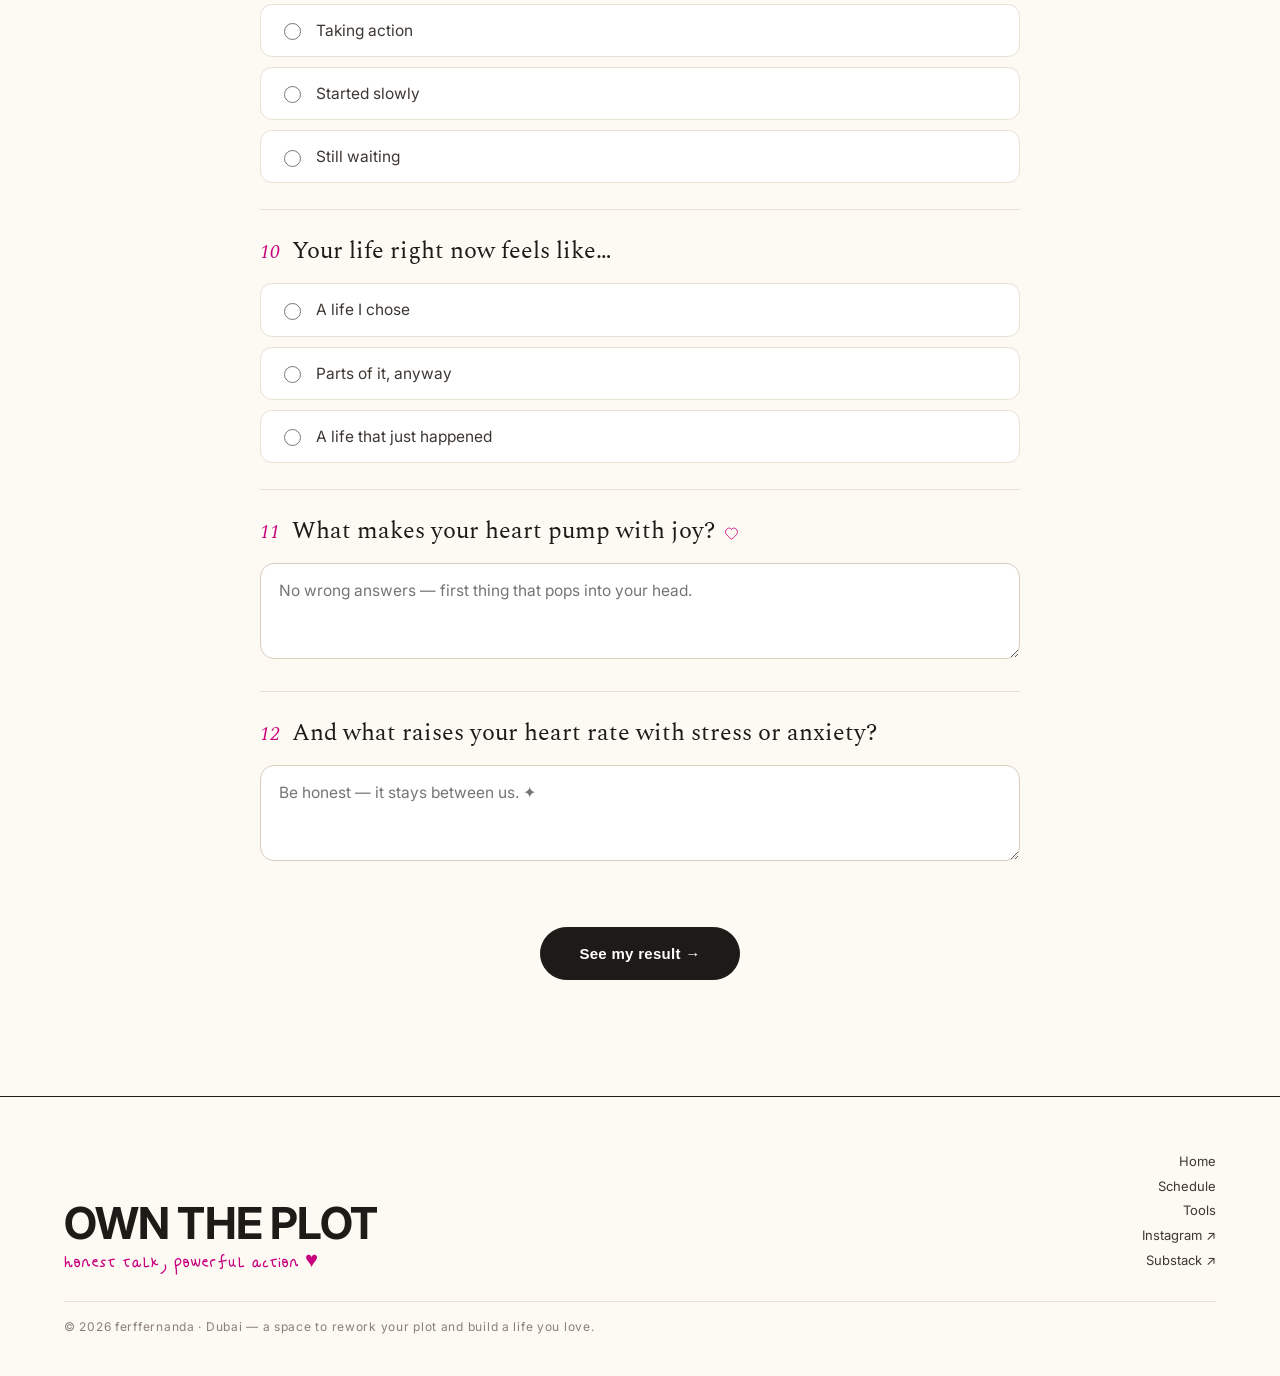
==== commit 57abb537: "Add files via upload" ====
--- a/check-in.html
+++ b/check-in.html
@@ -36,11 +36,17 @@
 </header>
 
 <!-- PAGE HERO -->
-<section class="page-hero">
+<section class="page-hero ci-hero">
+  <!-- floating illustrations -->
+  <svg class="ci-deco" style="top:14%;left:7%;width:34px;animation-delay:.2s" viewBox="0 0 46 46" fill="#F3C6DF"><path d="M23 3 C25 18 28 21 43 23 C28 25 25 28 23 43 C21 28 18 25 3 23 C18 21 21 18 23 3 Z"/></svg>
+  <svg class="ci-deco" style="top:22%;right:9%;width:26px;animation-delay:1.1s" viewBox="0 0 46 46" fill="#C9007E"><path d="M23 3 C25 18 28 21 43 23 C28 25 25 28 23 43 C21 28 18 25 3 23 C18 21 21 18 23 3 Z"/></svg>
+  <svg class="ci-deco" style="bottom:16%;left:15%;width:30px;animation-delay:.7s" viewBox="0 0 54 54" fill="none" stroke="#C9007E" stroke-width="2"><path d="M27 46 C10 34 6 24 14 17 C19 12.5 25 14 27 19 C29 14 35 12.5 40 17 C48 24 44 34 27 46 Z"/></svg>
+  <!-- saturn, kept on its own -->
+  <svg class="ci-deco" style="bottom:20%;right:11%;width:40px;animation-delay:1.6s" viewBox="0 0 54 54" fill="none" stroke="#C9A9BC" stroke-width="1.8"><circle cx="27" cy="25" r="11"/><ellipse cx="27" cy="25" rx="23" ry="7" transform="rotate(-20 27 25)"/></svg>
   <div class="wrap">
-    <div class="script" style="font-size:26px;margin-bottom:8px">free &amp; actually honest ✦</div>
+    <div class="script" style="font-size:27px;margin-bottom:8px">free &amp; a little too honest ✦</div>
     <div class="display">The Honest Check-In<span class="pink">.</span></div>
-    <p>Twelve quick questions to get real about how you actually feel right now — your body, your choices, your everyday. No judgement, no wrong answers. A personalised note at the end.</p>
+    <p>Twelve quick questions to get real about how you actually feel right now — your body, your choices, your everyday. No judgement, no wrong answers, no one grading you. Just a little mirror, and a note from me at the end.</p>
   </div>
 </section>
 
@@ -48,6 +54,12 @@
 <section class="section">
   <div class="wrap">
     <div class="checkin">
+
+      <!-- progress -->
+      <div class="ci-progress-wrap">
+        <div class="ci-bar"><div class="ci-bar-fill" id="ciFill"></div></div>
+        <div class="ci-bar-label" id="ciProg">let's go ✦</div>
+      </div>
 
       <!-- QUESTIONS + LEAD CAPTURE (one Netlify form) -->
       <form id="checkinForm" name="honest-check-in" method="POST" data-netlify="true" netlify-honeypot="bot-field" data-otp>
@@ -56,7 +68,7 @@
         <p style="display:none"><label>Don't fill this: <input name="bot-field"></label></p>
 
         <div class="ci-start">
-          <p class="lead">First, who's checking in? I'll send your result and the occasional honest note — nothing spammy, promise.</p>
+          <p class="lead">First — who's checking in? ♥ I'll send your result and the occasional honest note. Nothing spammy, pinky promise.</p>
           <div class="ci-fields">
             <input type="text" name="name" placeholder="Your first name" aria-label="Your first name" required>
             <input type="email" name="email" placeholder="Your email" aria-label="Your email" required>
@@ -132,7 +144,7 @@
             <label class="opt"><input type="radio" name="q7" value="Not really" data-score="0"> Not really</label>
           </div>
           <div class="followup">
-            <div class="fl">When you do — what does it look like? (pick any)</div>
+            <div class="fl">When you do — what does it look like? (pick any ♥)</div>
             <div class="chips-pick">
               <label class="chip-pick"><input type="checkbox" name="activities" value="Fitness"> Fitness</label>
               <label class="chip-pick"><input type="checkbox" name="activities" value="Pilates"> Pilates</label>
@@ -175,14 +187,14 @@
 
         <!-- Q11 -->
         <div class="q">
-          <div class="qrow"><span class="qnum">11</span><span class="qtext">What makes your heart pump with joy?</span></div>
-          <textarea name="joy" placeholder="No wrong answers — the first thing that comes to mind."></textarea>
+          <div class="qrow"><span class="qnum">11</span><span class="qtext">What makes your heart pump with joy? <svg width="19" height="19" viewBox="0 0 54 54" fill="none" stroke="#C9007E" stroke-width="2.4" style="vertical-align:middle"><path d="M27 46 C10 34 6 24 14 17 C19 12.5 25 14 27 19 C29 14 35 12.5 40 17 C48 24 44 34 27 46 Z"/></svg></span></div>
+          <textarea name="joy" placeholder="No wrong answers — first thing that pops into your head."></textarea>
         </div>
 
         <!-- Q12 -->
         <div class="q">
           <div class="qrow"><span class="qnum">12</span><span class="qtext">And what raises your heart rate with stress or anxiety?</span></div>
-          <textarea name="anxiety" placeholder="Be honest — it stays between us."></textarea>
+          <textarea name="anxiety" placeholder="Be honest — it stays between us. ✦"></textarea>
         </div>
 
         <div class="ci-submit">
@@ -192,16 +204,18 @@
       </form>
 
       <!-- RESULT -->
-      <div class="ci-result" id="ciResult">
+      <div class="ci-result" id="ciResult" style="display:none">
+        <svg class="ci-spark" style="top:-6px;left:12%;width:30px;animation-delay:.2s" viewBox="0 0 46 46" fill="#F3C6DF"><path d="M23 3 C25 18 28 21 43 23 C28 25 25 28 23 43 C21 28 18 25 3 23 C18 21 21 18 23 3 Z"/></svg>
+        <svg class="ci-spark" style="top:30px;right:14%;width:22px;animation-delay:1s" viewBox="0 0 46 46" fill="#C9007E"><path d="M23 3 C25 18 28 21 43 23 C28 25 25 28 23 43 C21 28 18 25 3 23 C18 21 21 18 23 3 Z"/></svg>
         <div class="tier-meter" id="tierMeter"><span></span><span></span><span></span></div>
-        <div class="tier-kicker" id="tierKicker"></div>
+        <div class="tier-sticker" id="tierKicker"></div>
         <div class="tier-title" id="tierTitle"></div>
         <div class="tier-body" id="tierBody"></div>
         <div class="tier-actions">
           <a class="pill-dark" href="https://instagram.com/ferffernanda" target="_blank" rel="noopener">DM me on Instagram →</a>
           <a class="pill-out" href="schedule.html">Move with me →</a>
         </div>
-        <p class="form-fine" style="margin-top:26px">Your result is on its way to your inbox too. ♥</p>
+        <p class="form-fine" style="margin-top:26px">Your result just landed in your inbox too. ♥</p>
       </div>
 
     </div>
@@ -230,6 +244,8 @@
 (function(){
   var form=document.getElementById('checkinForm');
   var errorEl=document.getElementById('ciError');
+  var fill=document.getElementById('ciFill');
+  var prog=document.getElementById('ciProg');
   var TIERS={
     aligned:{
       kicker:'mostly aligned ✦',
@@ -251,31 +267,40 @@
     }
   };
 
+  function answeredCount(){
+    var done=0;
+    for(var i=1;i<=10;i++){ if(form.querySelector('input[name="q'+i+'"]:checked')) done++; }
+    return done;
+  }
+  function updateProgress(){
+    var done=answeredCount();
+    fill.style.width=(done/10*100)+'%';
+    if(done===0) prog.textContent='let’s go ✦';
+    else if(done<10) prog.textContent=done+'/10';
+    else prog.textContent='done — see it ♥';
+  }
+  form.addEventListener('change', updateProgress);
+
   function scoreAndTier(){
     var total=0;
     for(var i=1;i<=10;i++){
       var sel=form.querySelector('input[name="q'+i+'"]:checked');
       if(sel) total+=parseInt(sel.getAttribute('data-score'),10);
     }
-    var key = total>=14 ? 'aligned' : (total>=7 ? 'crossroads' : 'moment');
-    return key;
-  }
-
-  function allAnswered(){
-    for(var i=1;i<=10;i++){
-      if(!form.querySelector('input[name="q'+i+'"]:checked')) return i;
-    }
+    return total>=14 ? 'aligned' : (total>=7 ? 'crossroads' : 'moment');
+  }
+  function firstUnanswered(){
+    for(var i=1;i<=10;i++){ if(!form.querySelector('input[name="q'+i+'"]:checked')) return i; }
     return 0;
   }
-
   function showResult(key){
     var t=TIERS[key];
     document.getElementById('tierKicker').textContent=t.kicker;
     document.getElementById('tierTitle').textContent=t.title;
     document.getElementById('tierBody').textContent=t.body;
-    var dots=document.querySelectorAll('#tierMeter span');
-    dots.forEach(function(d,idx){ d.classList.toggle('on', idx < t.meter); });
+    document.querySelectorAll('#tierMeter span').forEach(function(d,idx){ d.classList.toggle('on', idx < t.meter); });
     form.style.display='none';
+    document.querySelector('.ci-progress-wrap').style.display='none';
     var r=document.getElementById('ciResult');
     r.style.display='block';
     r.scrollIntoView({behavior:'smooth',block:'start'});
@@ -287,16 +312,15 @@
     var name=form.querySelector('input[name="name"]').value.trim();
     var email=form.querySelector('input[name="email"]').value.trim();
     if(!name||!email){ errorEl.textContent='Pop your name and email in up top first ♥'; form.querySelector('.ci-start').scrollIntoView({behavior:'smooth',block:'center'}); return; }
-    var missing=allAnswered();
-    if(missing){ errorEl.textContent='Just question '+missing+' left — then you’re done.'; var q=form.querySelectorAll('.q')[missing-1]; if(q) q.scrollIntoView({behavior:'smooth',block:'center'}); return; }
+    var missing=firstUnanswered();
+    if(missing){ errorEl.textContent='Just question '+missing+' left — then you’re done ✦'; var q=form.querySelectorAll('.q')[missing-1]; if(q) q.scrollIntoView({behavior:'smooth',block:'center'}); return; }
 
     var key=scoreAndTier();
     document.getElementById('resultField').value=TIERS[key].title;
-
     var btn=form.querySelector('button[type=submit]'); if(btn){btn.textContent='One sec…';btn.disabled=true;}
     fetch('/',{method:'POST',headers:{'Content-Type':'application/x-www-form-urlencoded'},body:new URLSearchParams(new FormData(form)).toString()})
       .then(function(){ showResult(key); })
-      .catch(function(){ showResult(key); }); // show result regardless; lead is best-effort
+      .catch(function(){ showResult(key); });
   });
 })();
 </script>
--- a/styles.css
+++ b/styles.css
@@ -381,3 +381,21 @@
 @media (max-width:600px){
   .ci-result .tier-actions .pill-dark,.ci-result .tier-actions .pill-out{width:100%;justify-content:center;}
 }
+
+/* ---------- check-in: playful layer ---------- */
+.ci-hero{position:relative;overflow:hidden;}
+.ci-hero .wrap{position:relative;z-index:2;}
+.ci-deco{position:absolute;z-index:1;pointer-events:none;opacity:.95;animation:cifloat 6s ease-in-out infinite;}
+@keyframes cifloat{0%,100%{transform:translateY(0) rotate(0)}50%{transform:translateY(-12px) rotate(7deg)}}
+.ci-progress-wrap{max-width:760px;margin:0 auto 30px;display:flex;align-items:center;gap:14px;}
+.ci-bar{flex:1;height:10px;border-radius:100px;background:var(--blush);overflow:hidden;box-shadow:inset 0 1px 2px rgba(201,0,126,.08);}
+.ci-bar-fill{height:100%;width:0;background:linear-gradient(90deg,var(--soft-pink),var(--pink));border-radius:100px;transition:width .5s cubic-bezier(.34,1.3,.64,1);}
+.ci-bar-label{font-family:var(--font-script);color:var(--pink);font-size:21px;white-space:nowrap;min-width:92px;text-align:right;}
+label.opt{position:relative;}
+label.opt:has(input:checked)::after{content:"♥";margin-left:auto;color:var(--pink);font-size:15px;animation:cipop .35s cubic-bezier(.5,.1,.3,1.6);}
+@keyframes cipop{0%{transform:scale(0)}70%{transform:scale(1.35)}100%{transform:scale(1)}}
+.q{position:relative;}
+.q .qnum{transition:transform .2s;}
+.ci-result{position:relative;}
+.ci-spark{position:absolute;z-index:1;pointer-events:none;animation:cifloat 5s ease-in-out infinite;}
+.tier-sticker{display:inline-flex;align-items:center;gap:7px;font-family:var(--font-script);color:var(--pink);font-size:22px;background:var(--blush);padding:6px 18px;border-radius:100px;transform:rotate(-2deg);margin-bottom:18px;}
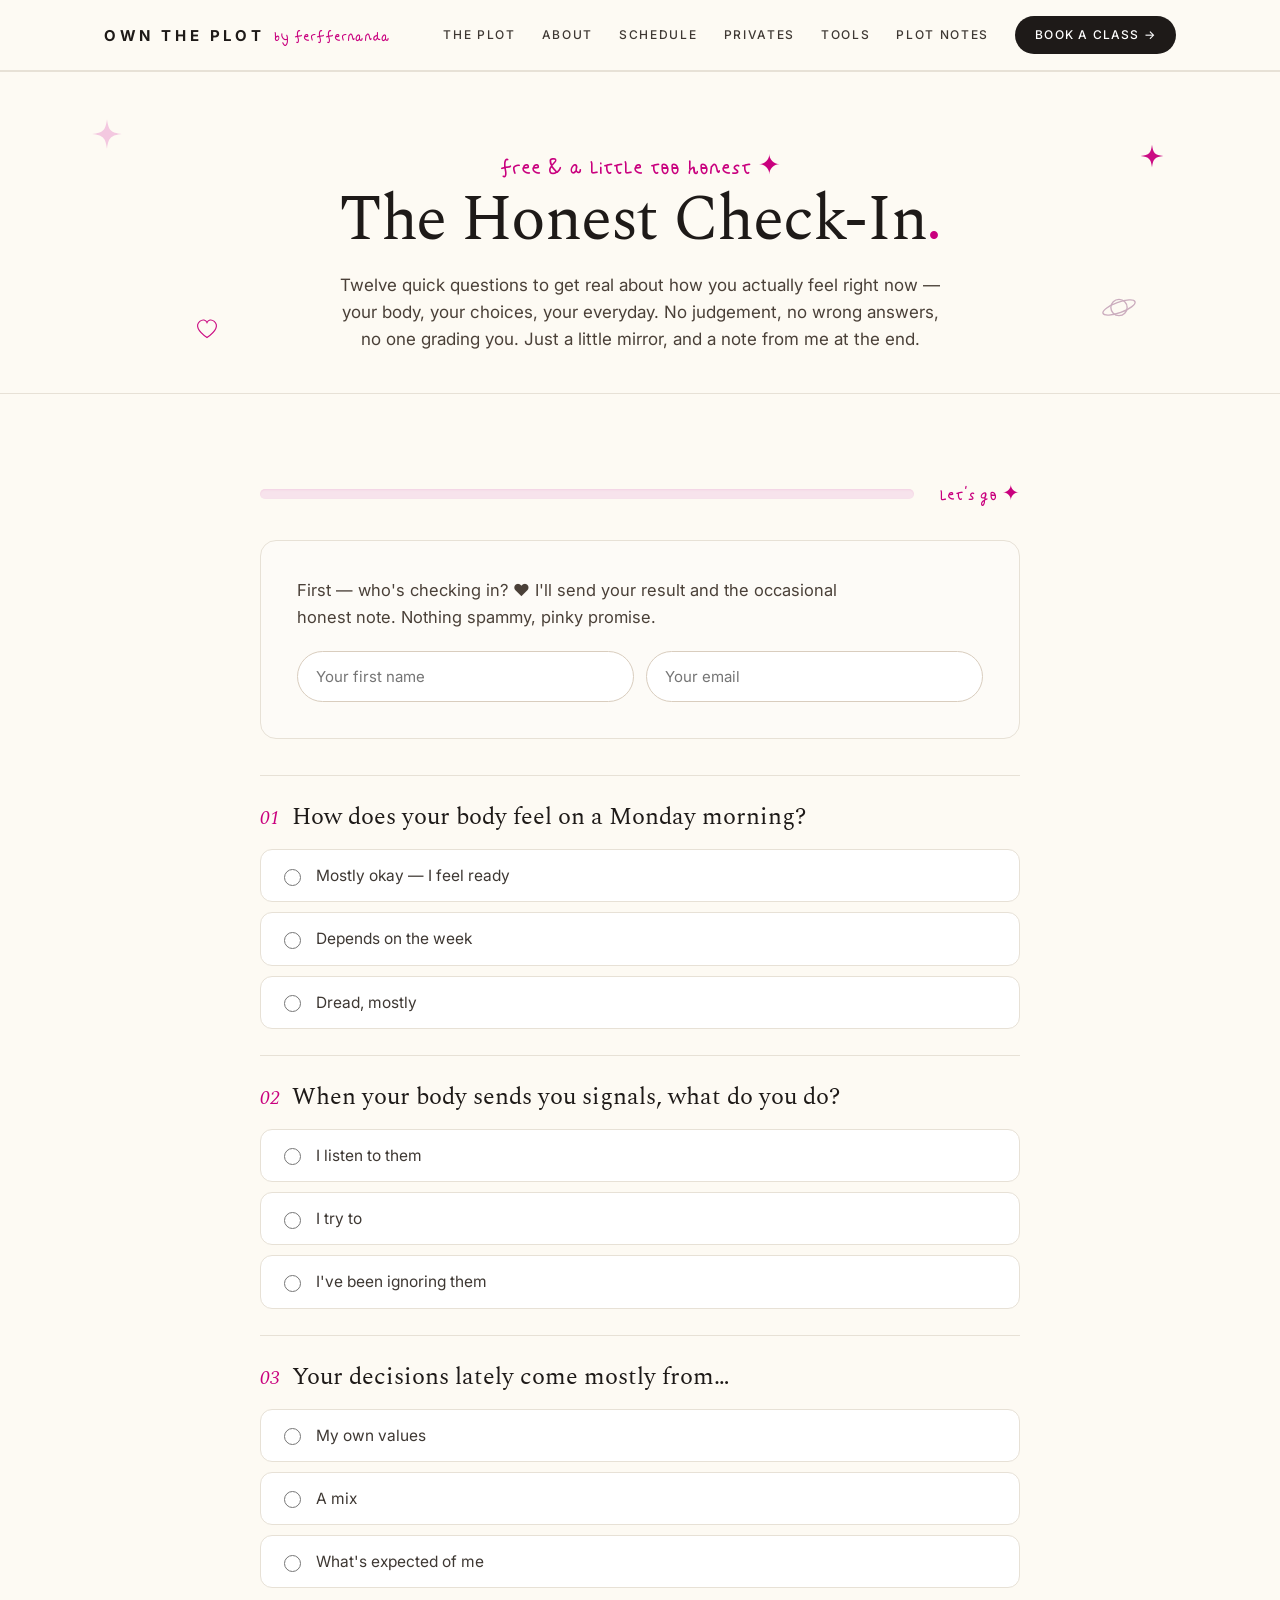
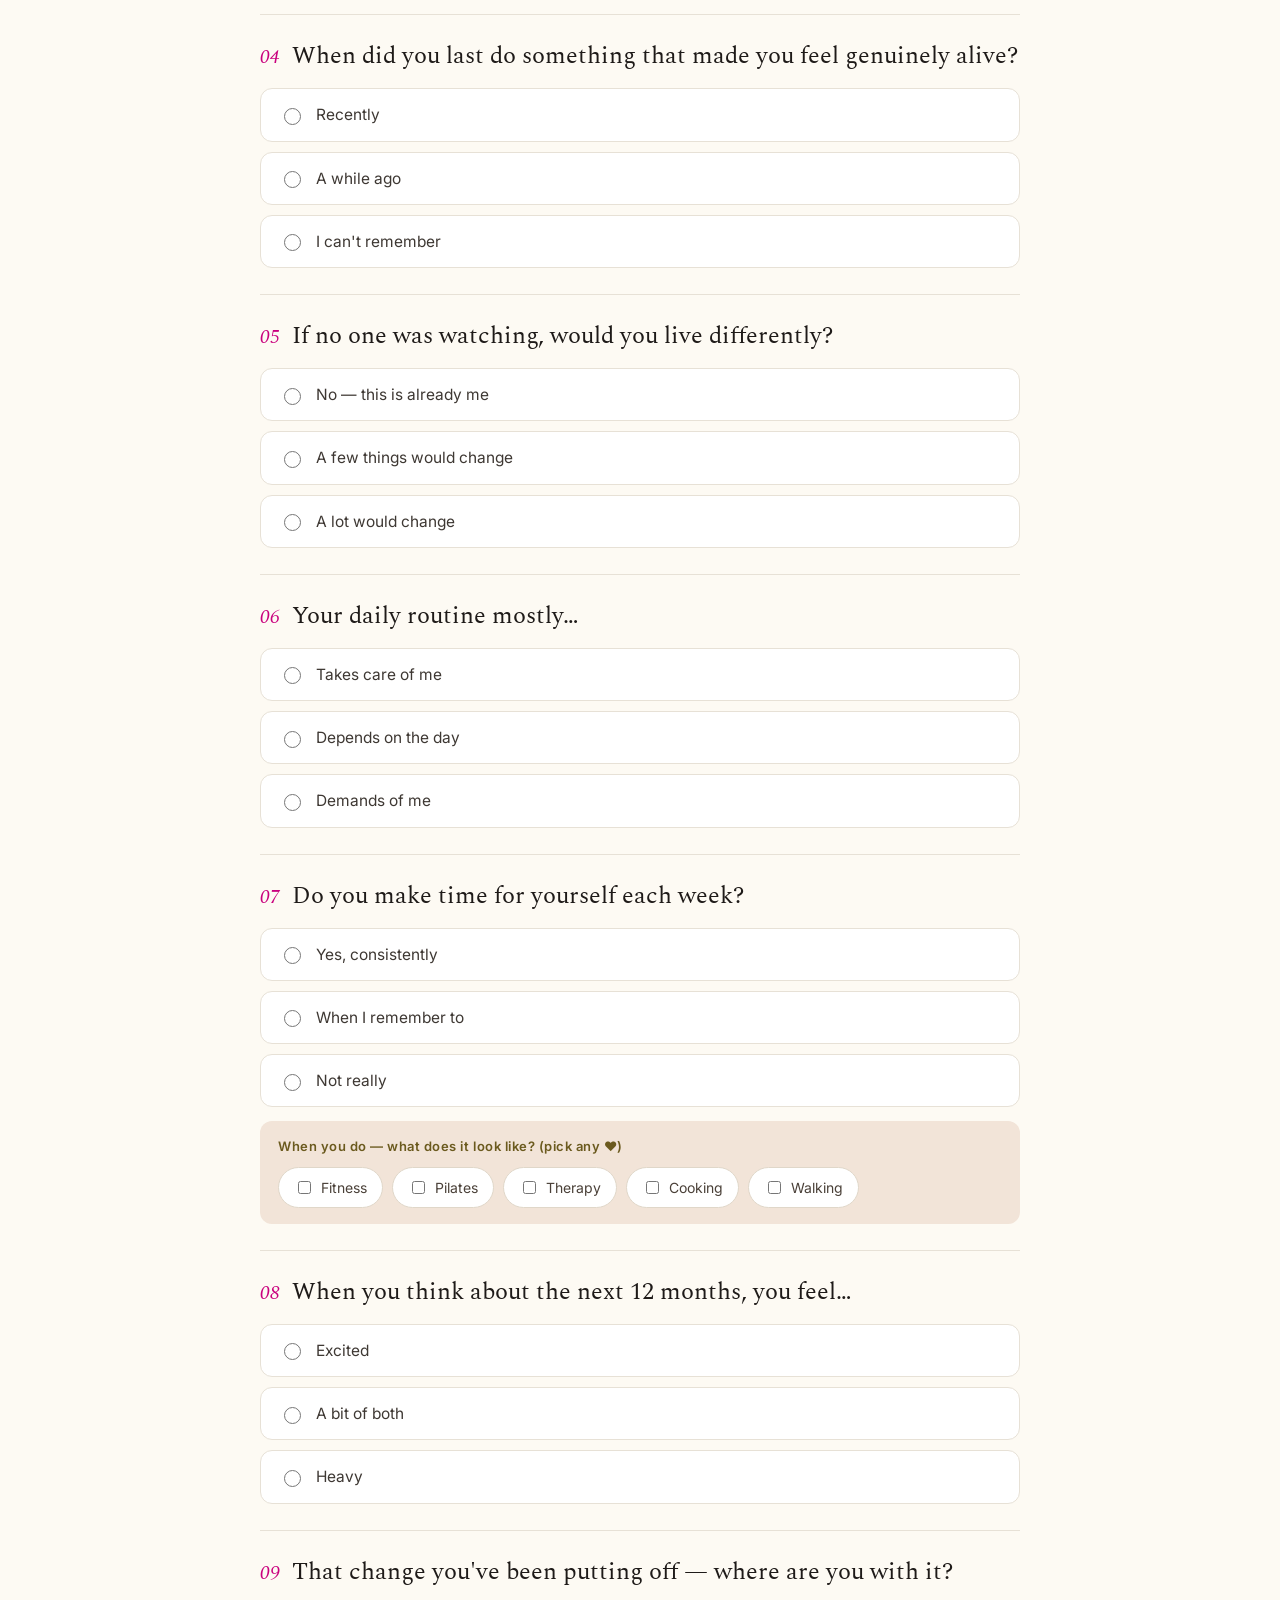
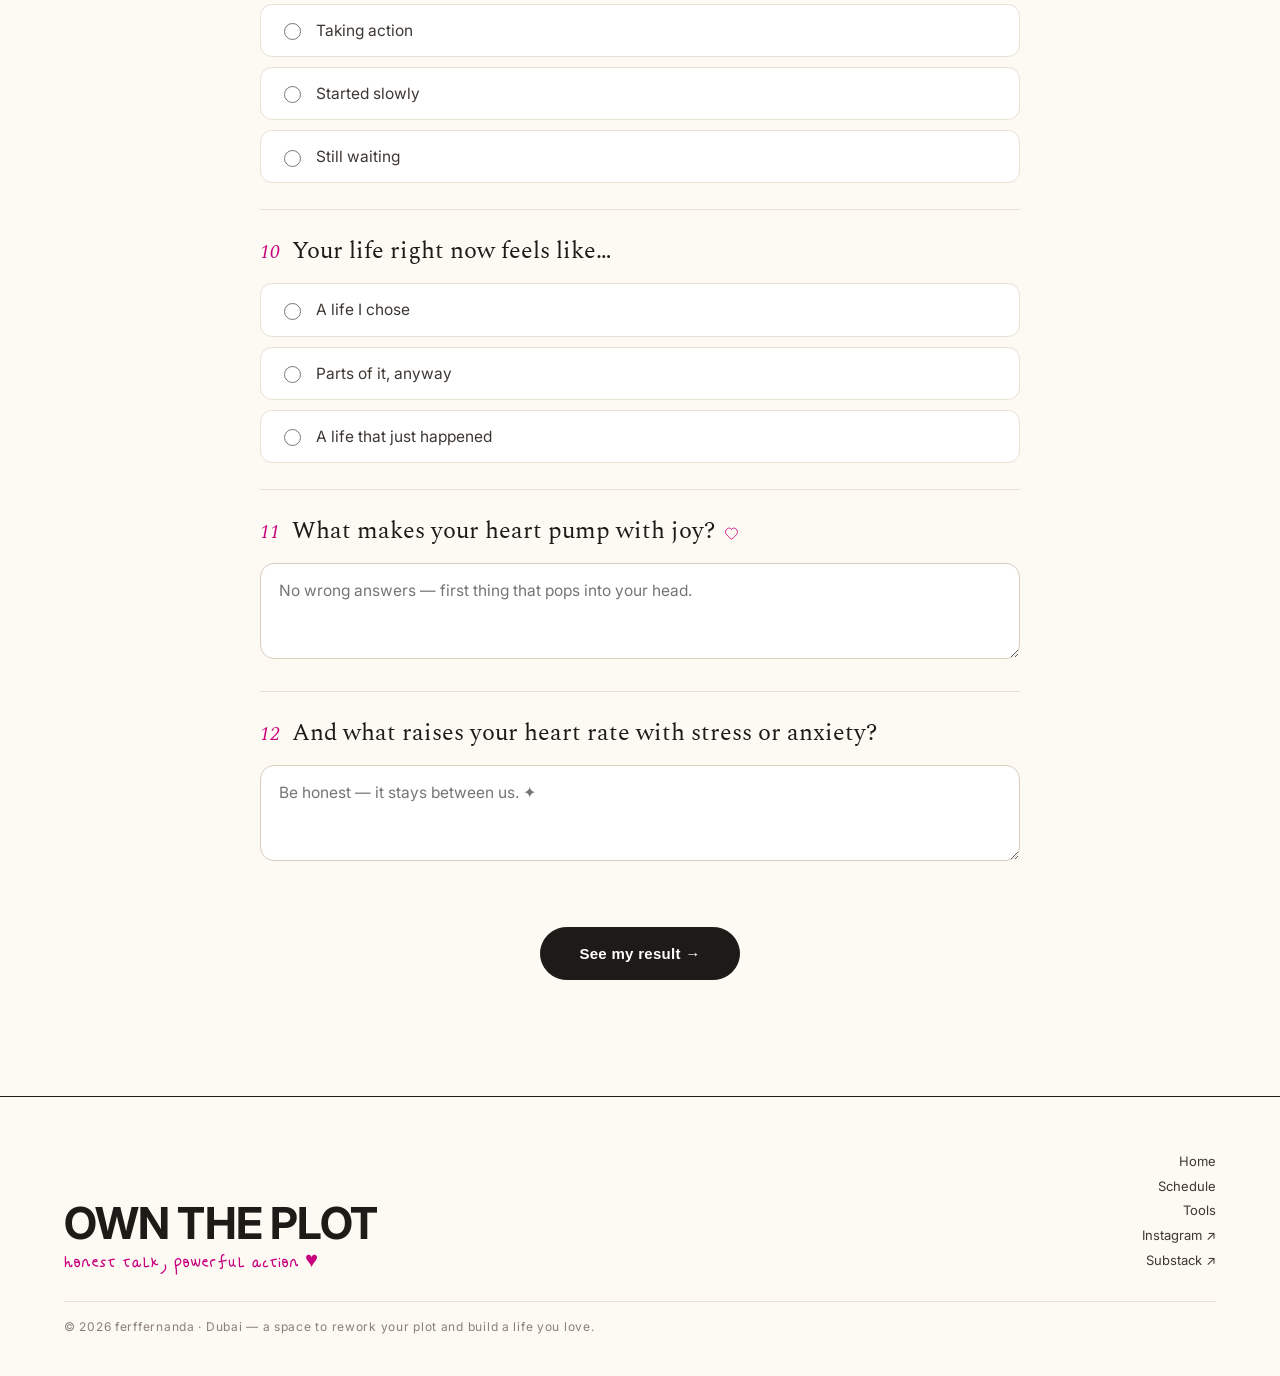
==== commit 45c2e6f7: "Add files via upload" ====
--- a/check-in.html
+++ b/check-in.html
@@ -25,8 +25,9 @@
     <input type="checkbox" id="navtoggle" class="nav-toggle">
     <div class="nav-links">
       <a href="index.html#talk">The plot</a>
-      <a href="index.html#work">Work with me</a>
+      <a href="about.html">About</a>
       <a href="schedule.html">Schedule</a>
+      <a href="privates.html">Privates</a>
       <a href="tools.html">Tools</a>
       <a href="https://ferffernanda.substack.com" target="_blank" rel="noopener">Plot Notes</a>
       <a class="cta" href="schedule.html">Book a class →</a>
--- a/styles.css
+++ b/styles.css
@@ -81,8 +81,7 @@
 /* ---------- header / nav ---------- */
 .site-header{
   position:sticky;top:0;z-index:50;
-  background:rgba(253,250,243,.92);
-  backdrop-filter:saturate(1.1) blur(8px);
+  background:var(--cream);
   border-bottom:1px solid var(--line);
 }
 .nav{
@@ -265,7 +264,7 @@
 @media (max-width:600px){
   .class-row{grid-template-columns:64px 1fr;gap:6px 10px;}
   .class-row .chip{grid-column:2;justify-self:start;margin-top:2px;}
-  .class-row .bk{grid-column:1 / -1;justify-self:start;margin-top:4px;}
+  .class-row .bk{grid-column:2;justify-self:start;margin-top:8px;}
 }
 .day-off{color:var(--muted);font-size:15px;font-style:italic;font-family:var(--font-serif);}
 .tt-note{margin:18px 0 0;font-size:13.5px;color:var(--muted);}
@@ -293,9 +292,9 @@
   .nav-links{
     position:absolute;top:100%;left:0;right:0;
     flex-direction:column;align-items:flex-start;gap:0;
-    background:var(--cream);border-bottom:1px solid var(--line);
-    padding:8px var(--gutter) 20px;
-    max-height:0;overflow:hidden;transition:max-height .28s ease;
+    background:var(--cream);border-bottom:none;
+    padding:0 var(--gutter);
+    max-height:0;overflow:hidden;transition:max-height .28s ease,padding .28s ease;
   }
   .nav-links a{padding:14px 0;width:100%;border-bottom:1px solid var(--line);letter-spacing:.12em;}
   .nav-links a.cta{margin-top:14px;text-align:center;border-bottom:none;}
@@ -303,7 +302,7 @@
     display:flex;flex-direction:column;gap:5px;cursor:pointer;padding:6px;
   }
   .nav-toggle-label span{width:24px;height:2px;background:var(--ink);transition:.25s;}
-  .nav-toggle:checked ~ .nav-links{max-height:400px;}
+  .nav-toggle:checked ~ .nav-links{max-height:440px;padding:8px var(--gutter) 20px;border-bottom:1px solid var(--line);}
   .nav-toggle:checked ~ .nav-toggle-label span:nth-child(1){transform:translateY(7px) rotate(45deg);}
   .nav-toggle:checked ~ .nav-toggle-label span:nth-child(2){opacity:0;}
   .nav-toggle:checked ~ .nav-toggle-label span:nth-child(3){transform:translateY(-7px) rotate(-45deg);}
@@ -399,3 +398,24 @@
 .ci-result{position:relative;}
 .ci-spark{position:absolute;z-index:1;pointer-events:none;animation:cifloat 5s ease-in-out infinite;}
 .tier-sticker{display:inline-flex;align-items:center;gap:7px;font-family:var(--font-script);color:var(--pink);font-size:22px;background:var(--blush);padding:6px 18px;border-radius:100px;transform:rotate(-2deg);margin-bottom:18px;}
+
+/* ---------- brand heart (replaces emoji ♥) ---------- */
+.hrt{width:1em;height:1em;display:inline-block;vertical-align:-.14em;color:var(--pink);}
+.foryou .item span.h{display:inline-flex;align-items:center;}
+
+/* ---------- mobile: legend one-per-line ---------- */
+@media (max-width:600px){
+  .legend{flex-direction:column;gap:10px;align-items:flex-start;}
+}
+
+/* ---------- about page ---------- */
+.creds{list-style:none;padding:0;margin:30px 0 0;}
+.cred{padding:22px 0;border-top:1px solid var(--line);}
+.cred:first-child{border-top:none;}
+.cred h3{font-family:var(--font-serif);font-size:clamp(19px,2.4vw,23px);font-weight:400;margin:0 0 4px;}
+.cred .org{display:block;font-size:12px;font-weight:700;letter-spacing:.1em;color:var(--pink);text-transform:uppercase;margin-bottom:9px;}
+.cred p{margin:0;font-size:15px;line-height:1.55;color:#4A4038;}
+.lang-row{display:flex;flex-wrap:wrap;gap:10px;margin-top:18px;}
+.lang-row span{font-size:13.5px;padding:9px 18px;border-radius:100px;border:1px solid #E0D7C9;color:#4A4038;}
+.story-img img{width:100%;height:min(620px,72vh);object-fit:cover;object-position:50% 25%;border-radius:4px;}
+@media (max-width:600px){ .story-img img{height:440px;} }
